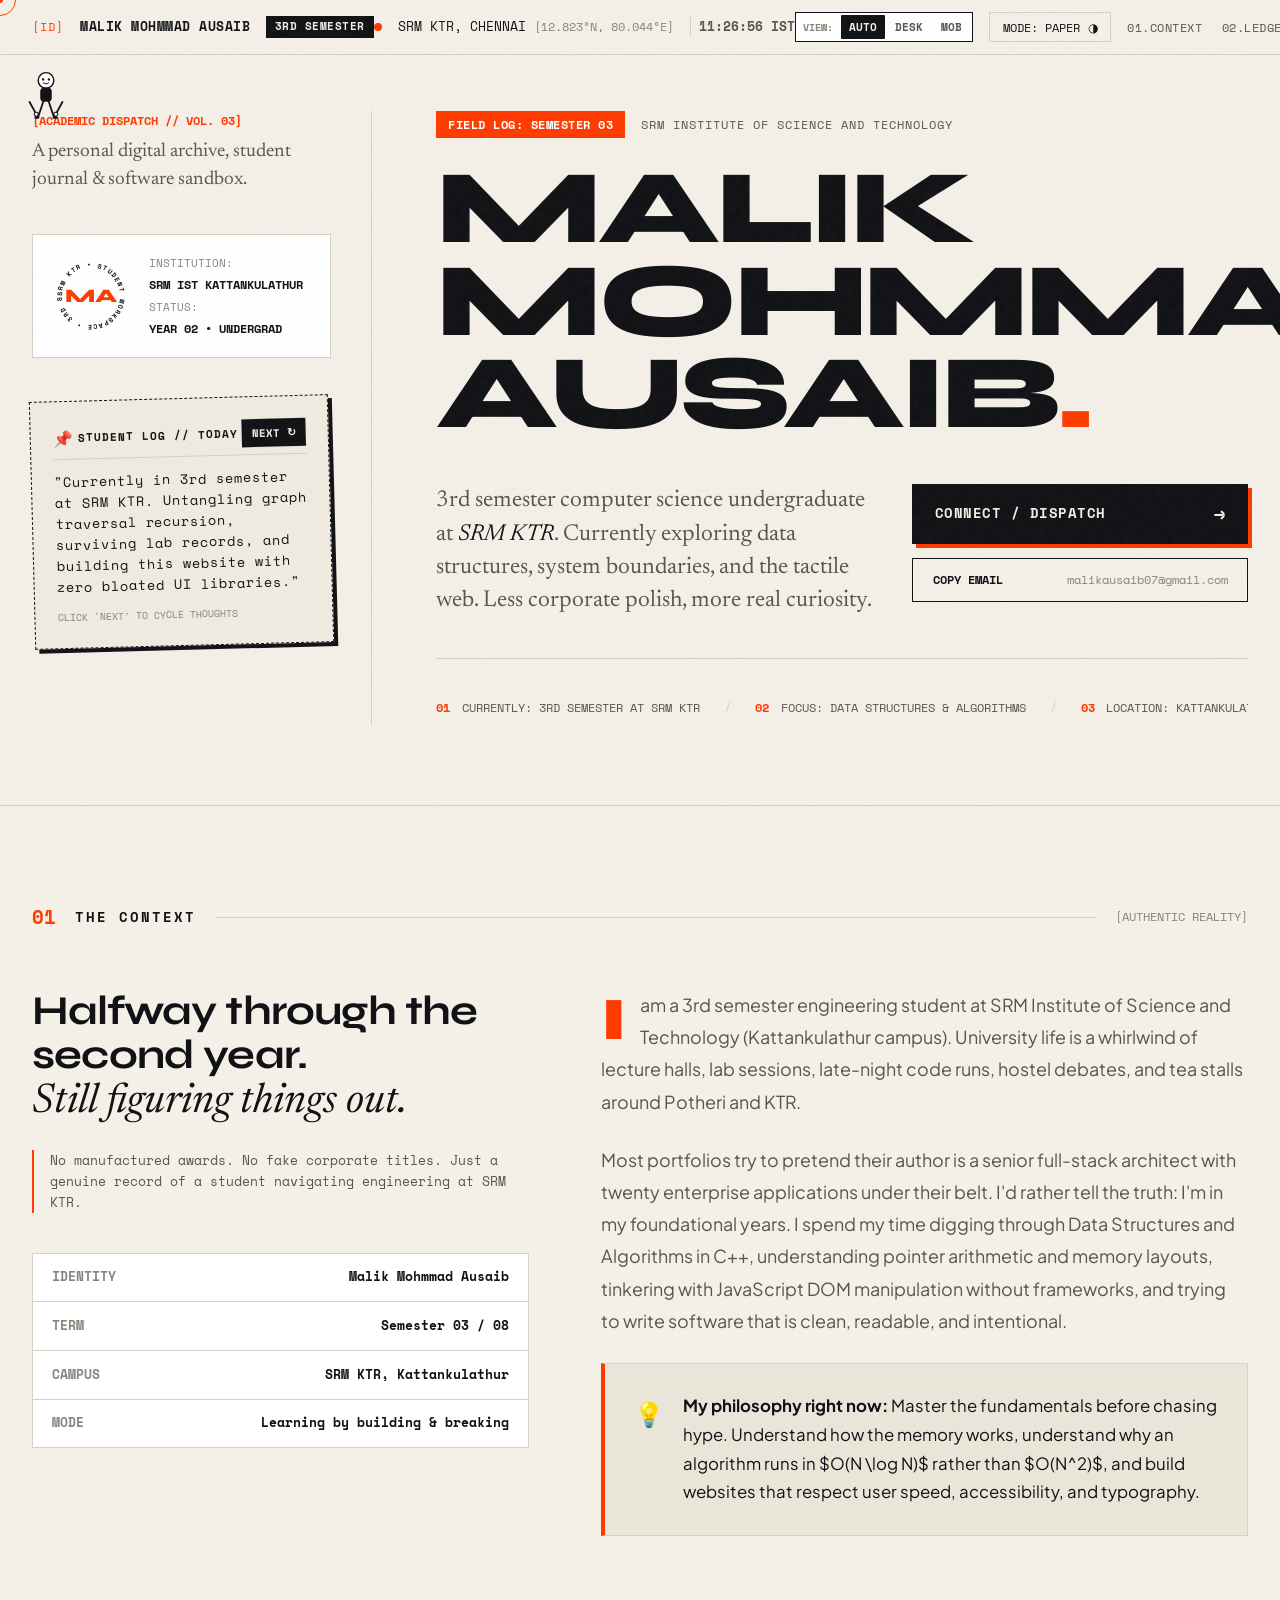
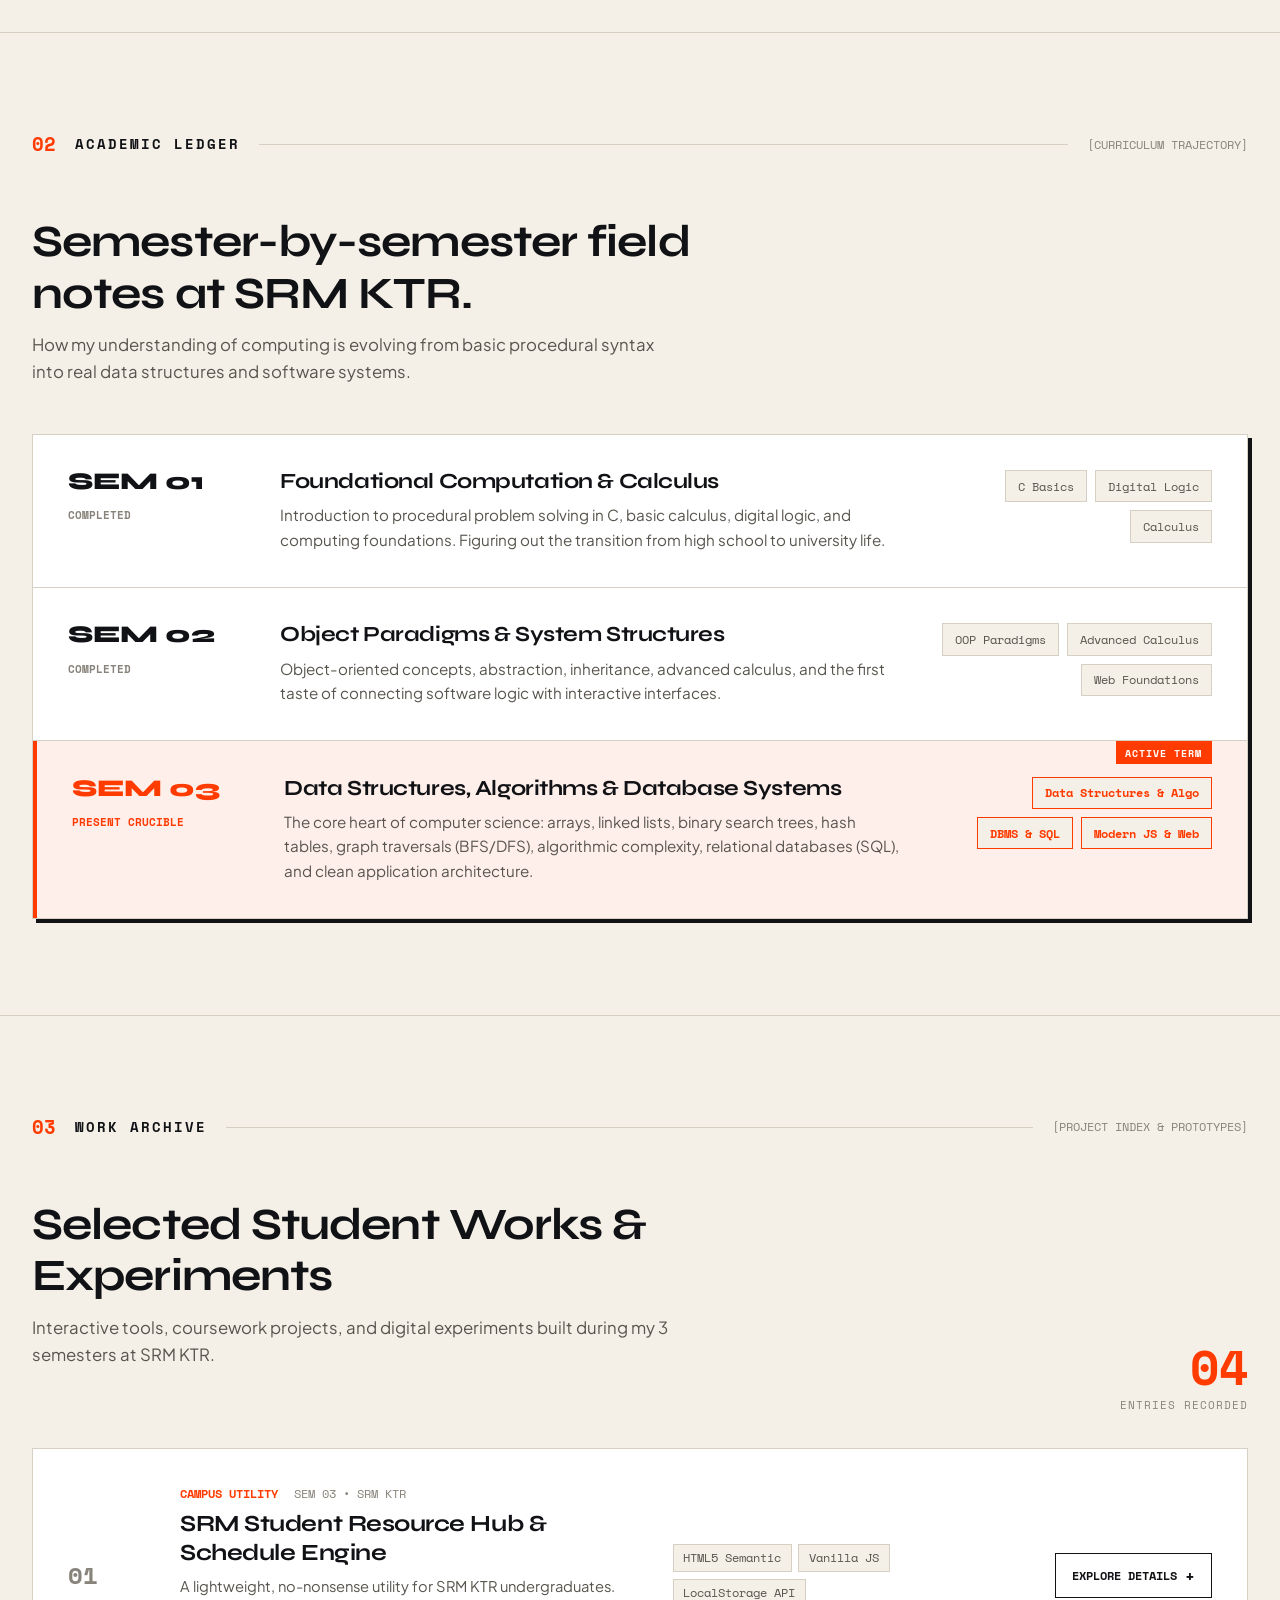
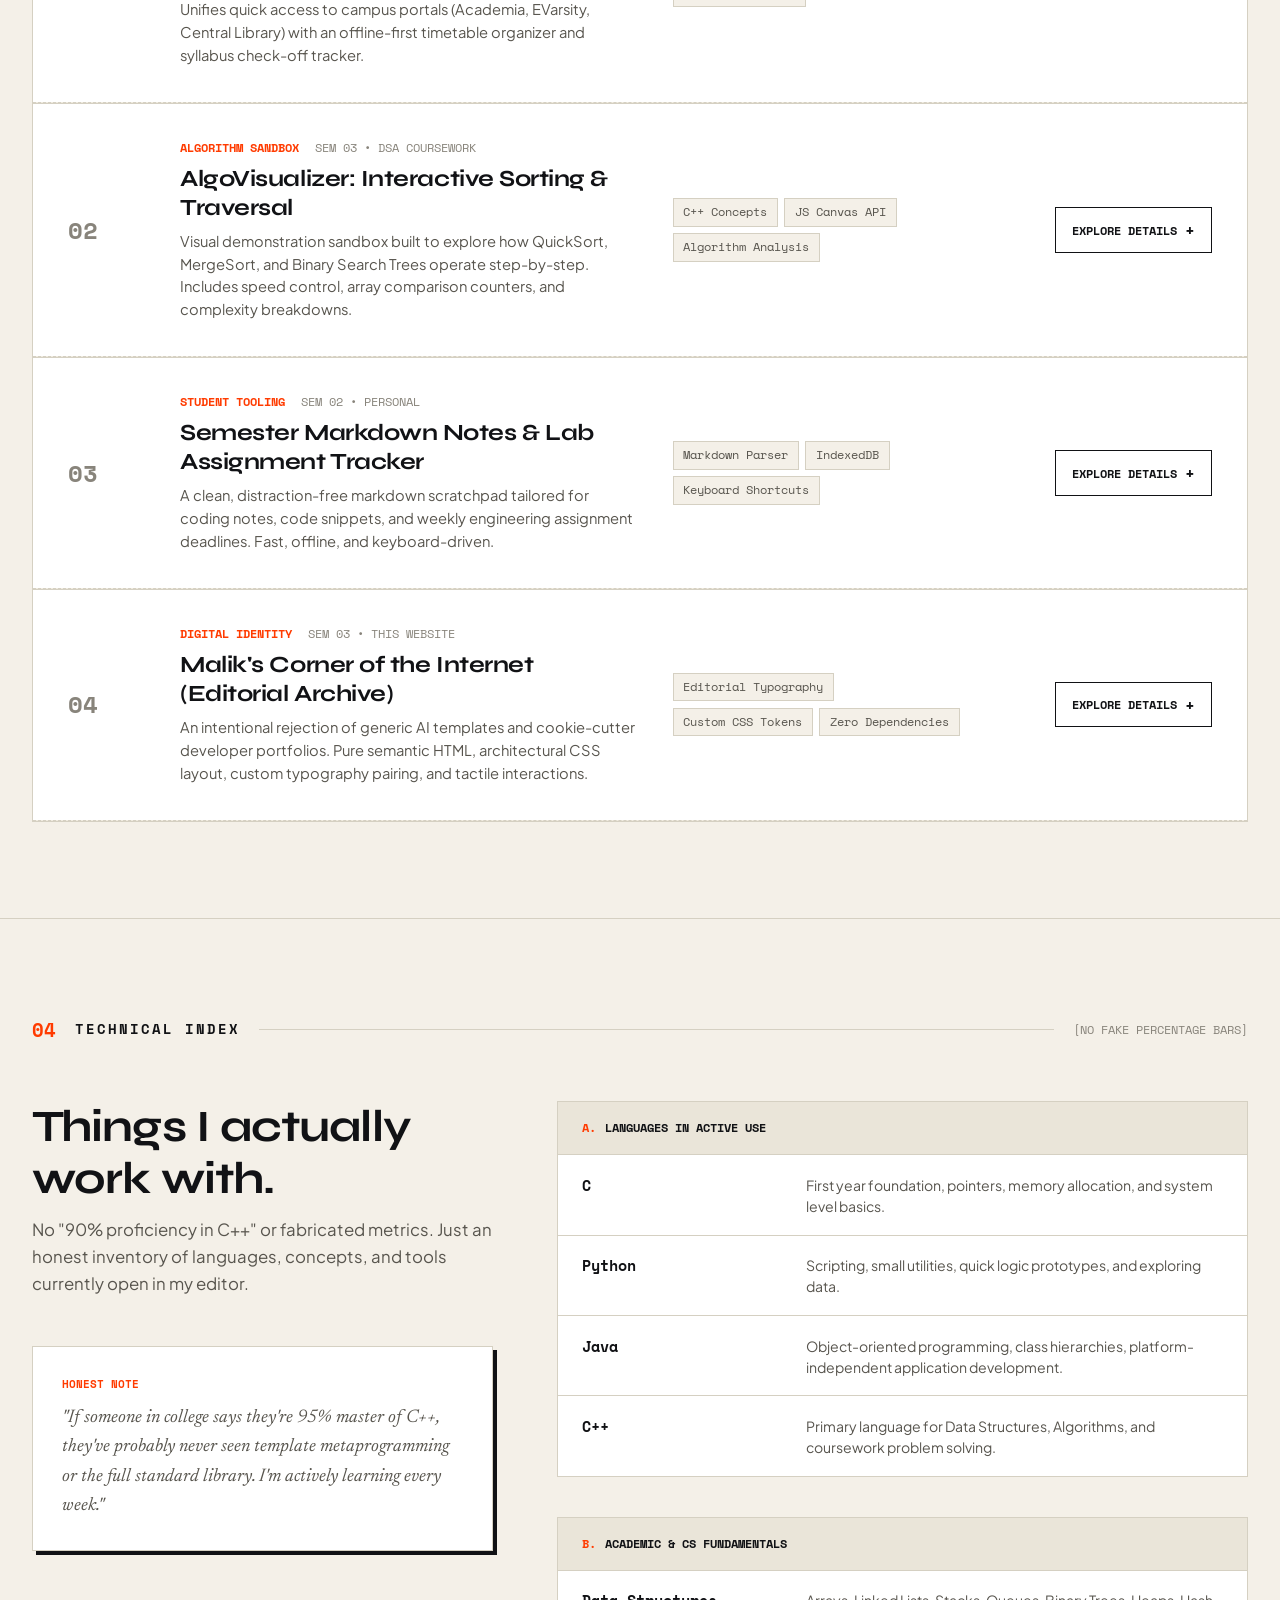
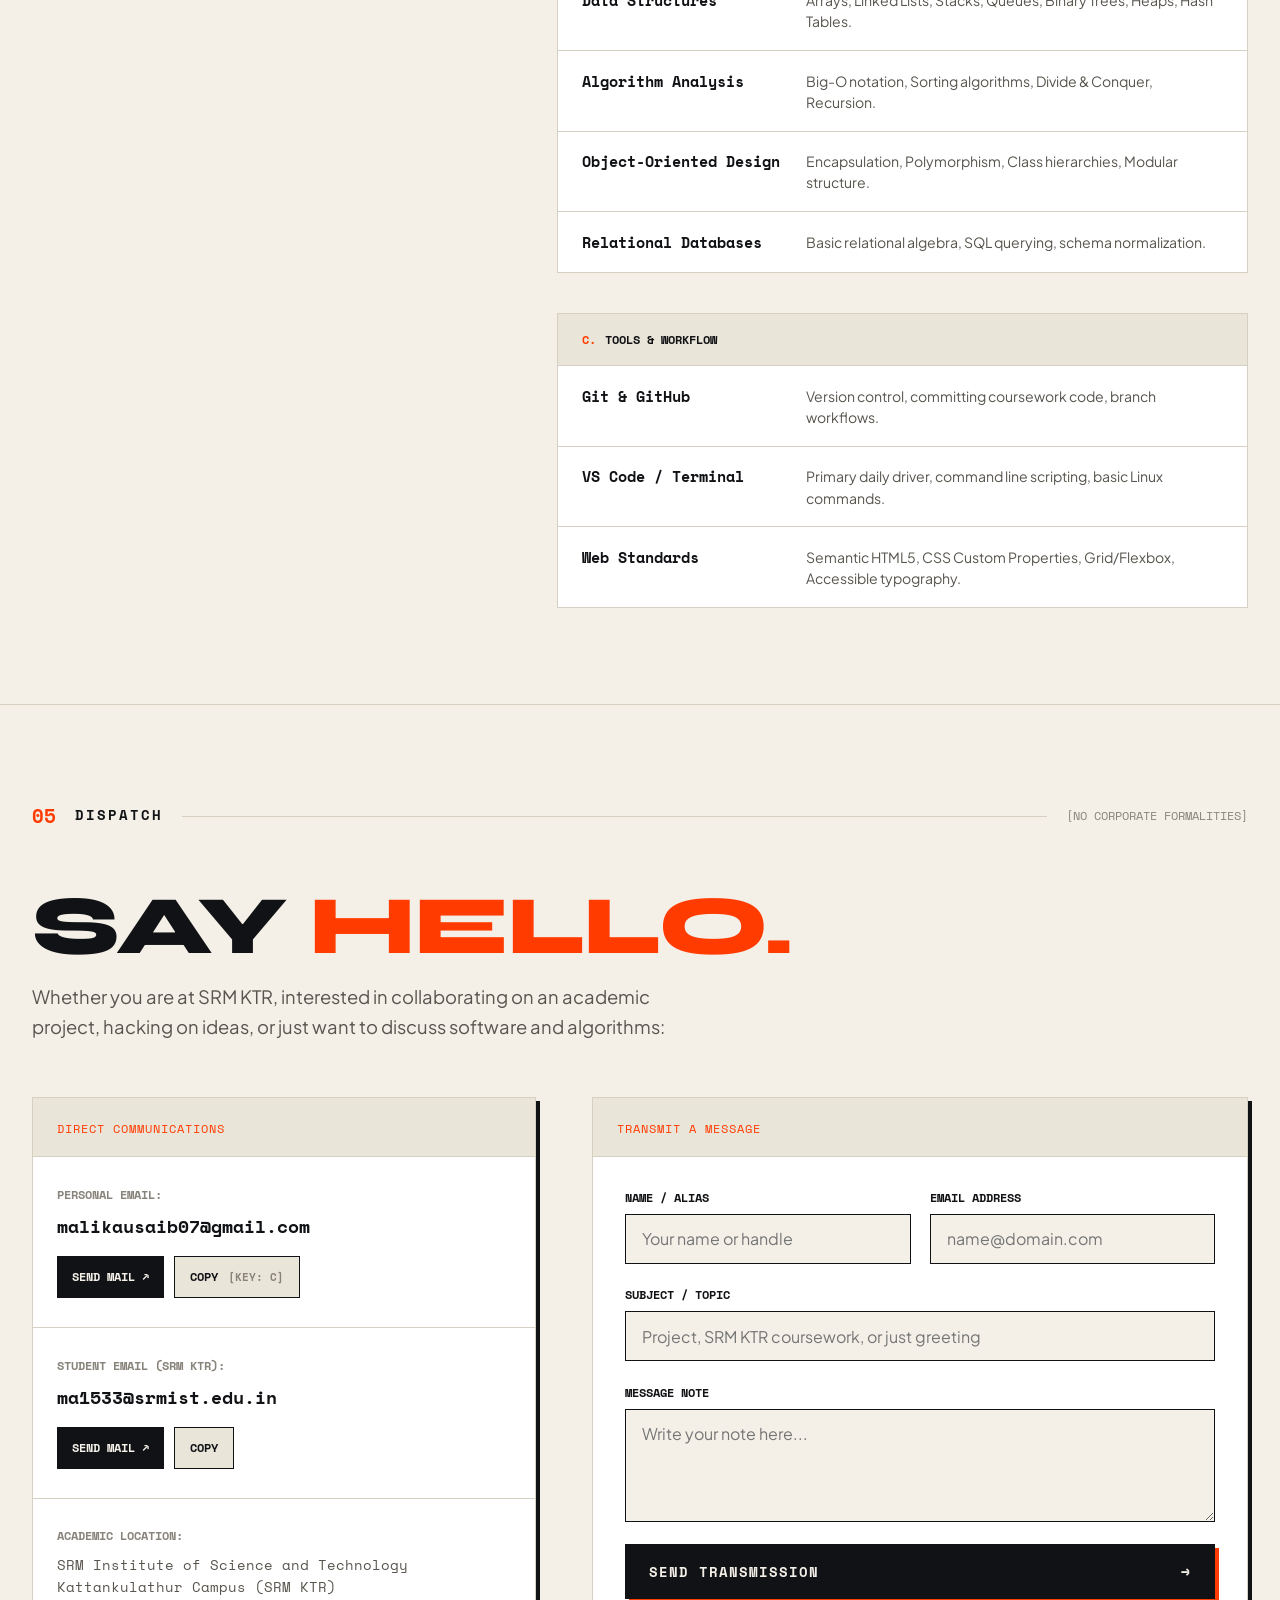
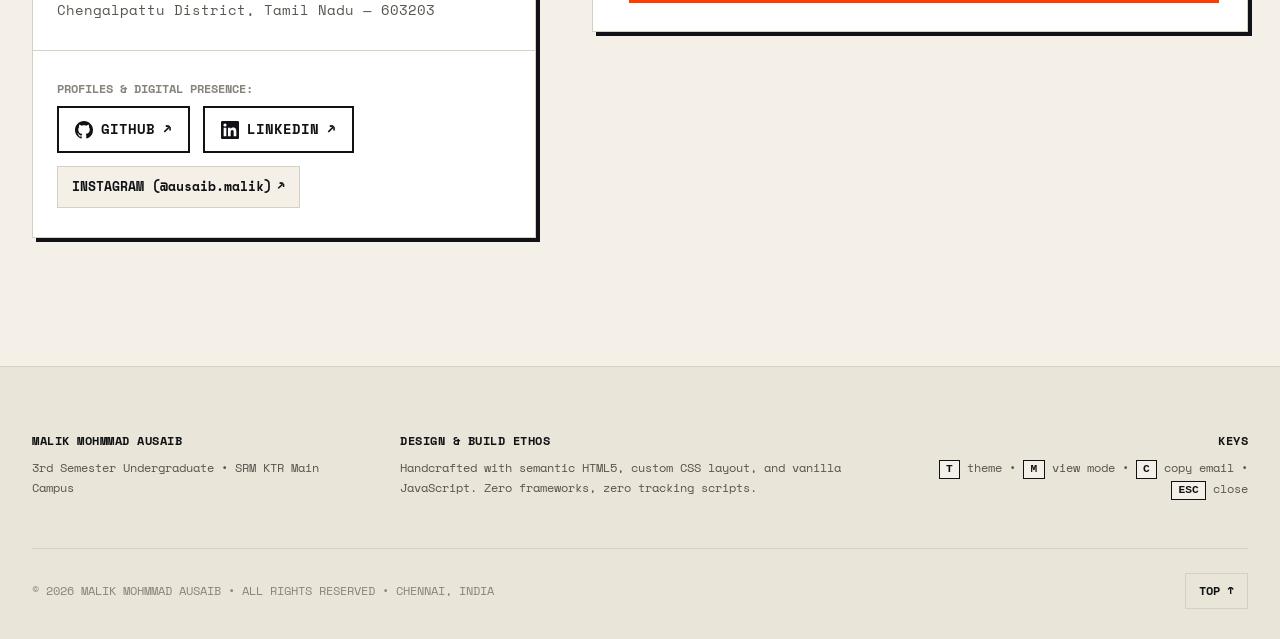
==== malik-ausaib-portfolio/index.html @ ad1a769d "Add files via upload" ====
<!DOCTYPE html>
<html lang="en" data-theme="paper">

<head>
  <meta charset="UTF-8" />
  <meta name="viewport" content="width=device-width, initial-scale=1.0" />
  <title>Malik Mohmmad Ausaib — Student Index • SRM KTR (3rd Sem)</title>
  <meta name="description"
    content="Personal student archive & digital workspace of Malik Mohmmad Ausaib, 3rd semester undergraduate at SRM Institute of Science and Technology, Kattankulathur." />
  <meta name="keywords"
    content="Malik Mohmmad Ausaib, SRM KTR, SRM Institute of Science and Technology, 3rd Semester, Student Portfolio, Editorial Web, Computer Science" />
  <meta name="author" content="Malik Mohmmad Ausaib" />

  <!-- Distinctive Typography: Syne (Display), Newsreader (Editorial Serif), Space Mono (Technical Data), Plus Jakarta Sans (Reading) -->
  <link rel="preconnect" href="https://fonts.googleapis.com" />
  <link rel="preconnect" href="https://fonts.gstatic.com" crossorigin />
  <link
    href="https://fonts.googleapis.com/css2?family=Newsreader:ital,opsz,wght@0,6..72,300;0,6..72,400;1,6..72,300;1,6..72,400&family=Plus+Jakarta+Sans:wght@400;500;600;700&family=Space+Mono:ital,wght@0,400;0,700;1,400&family=Syne:wght@600;700;800&display=swap"
    rel="stylesheet" />

  <link rel="stylesheet" href="style.css" />
</head>

<body>
  <!-- Custom Subtle Cursor Follower -->
  <div class="custom-cursor" id="cursor" aria-hidden="true"></div>
  <div class="cursor-dot" id="cursor-dot" aria-hidden="true"></div>

  <!-- Noise / Paper Texture Overlay -->
  <div class="grain-overlay" aria-hidden="true"></div>

  <!-- Editorial Top Colophon & Status Bar -->
  <header class="top-bar" id="masthead">
    <div class="bar-col left-col">
      <span class="mono-label">[ID]</span>
      <a href="#cover" class="bar-name">MALIK MOHMMAD AUSAIB</a>
      <span class="sem-tag">3RD SEMESTER</span>
    </div>

    <div class="bar-col center-col">
      <span class="location-pulse"></span>
      <span class="location-text">SRM KTR, CHENNAI <span class="mono-coords">[12.823°N, 80.044°E]</span></span>
      <span class="time-readout" id="live-time">--:--:-- IST</span>
    </div>

    <div class="bar-col right-col">
      <!-- Desktop / Mobile Presentation Mode Switcher -->
      <div class="view-mode-control" id="view-mode-control" role="group" aria-label="Device presentation mode switcher">
        <span class="view-mode-label">VIEW:</span>
        <button type="button" class="view-btn active" data-mode="auto"
          title="Automatic viewport responsiveness">AUTO</button>
        <button type="button" class="view-btn" data-mode="desktop" title="Desktop editorial layout">DESK</button>
        <button type="button" class="view-btn" data-mode="mobile" title="Mobile deliberate layout">MOB</button>
      </div>

      <!-- Theme Switcher -->
      <button class="theme-toggle-btn" id="theme-toggle" aria-label="Toggle Paper / Ink Theme">
        <span class="toggle-mode-text">MODE: PAPER</span>
        <span class="toggle-icon">◑</span>
      </button>

      <!-- Desktop Quick Jump Links -->
      <nav class="quick-nav" aria-label="Quick jump">
        <a href="#context" class="q-link">01.CONTEXT</a>
        <a href="#ledger" class="q-link">02.LEDGER</a>
        <a href="#archive" class="q-link">03.ARCHIVE</a>
        <a href="#tools" class="q-link">04.INDEX</a>
        <a href="#dispatch" class="q-link">05.DISPATCH</a>
      </nav>

      <!-- Mobile Menu Trigger Button -->
      <button class="mobile-menu-btn" id="mobile-menu-toggle" aria-label="Open Navigation Index" aria-expanded="false"
        aria-controls="mobile-nav-overlay">
        <span class="menu-burger-box">
          <span class="menu-bar"></span>
          <span class="menu-bar"></span>
        </span>
        <span class="menu-btn-label">MENU</span>
      </button>
    </div>
  </header>

  <!-- Mobile Editorial Navigation Overlay Drawer -->
  <div class="mobile-nav-overlay" id="mobile-nav-overlay" aria-hidden="true" role="dialog" aria-modal="true"
    aria-label="Mobile Navigation Index">
    <div class="mobile-nav-panel">
      <div class="mobile-nav-header">
        <div class="mobile-nav-id">
          <span class="mono-label">[INDEX // DISPATCH]</span>
          <span class="mobile-id-name">MALIK MOHMMAD AUSAIB</span>
          <span class="mobile-id-sub">3RD SEM • SRM KTR</span>
        </div>
        <button class="mobile-nav-close" id="mobile-nav-close" aria-label="Close navigation overlay">
          <span class="close-label">CLOSE</span>
          <span class="close-symbol">✕</span>
        </button>
      </div>

      <nav class="mobile-nav-links" id="mobile-menu-links">
        <a href="#context" class="mob-link">
          <span class="mob-link-num">01</span>
          <div class="mob-link-text">
            <span class="mob-link-title">THE CONTEXT</span>
            <span class="mob-link-meta">Authentic undergraduate reality</span>
          </div>
          <span class="mob-arrow">→</span>
        </a>

        <a href="#ledger" class="mob-link">
          <span class="mob-link-num">02</span>
          <div class="mob-link-text">
            <span class="mob-link-title">ACADEMIC LEDGER</span>
            <span class="mob-link-meta">Semester logbook & curriculum</span>
          </div>
          <span class="mob-arrow">→</span>
        </a>

        <a href="#archive" class="mob-link">
          <span class="mob-link-num">03</span>
          <div class="mob-link-text">
            <span class="mob-link-title">WORK ARCHIVE</span>
            <span class="mob-link-meta">Selected student prototypes</span>
          </div>
          <span class="mob-arrow">→</span>
        </a>

        <a href="#tools" class="mob-link">
          <span class="mob-link-num">04</span>
          <div class="mob-link-text">
            <span class="mob-link-title">TECHNICAL INDEX</span>
            <span class="mob-link-meta">Languages, tools & coursework</span>
          </div>
          <span class="mob-arrow">→</span>
        </a>

        <a href="#dispatch" class="mob-link">
          <span class="mob-link-num">05</span>
          <div class="mob-link-text">
            <span class="mob-link-title">DISPATCH / CONTACT</span>
            <span class="mob-link-meta">Direct student communication</span>
          </div>
          <span class="mob-arrow">→</span>
        </a>
      </nav>

      <div class="mobile-nav-actions">
        <div class="mob-actions-heading">
          <span class="mono-label">DIRECT CHANNELS</span>
        </div>
        <div class="mob-email-cards">
          <a href="mailto:malikausaib07@gmail.com" class="mob-email-card">
            <span class="mob-card-type">PERSONAL EMAIL</span>
            <span class="mob-card-val">malikausaib07@gmail.com</span>
          </a>
          <a href="mailto:ma1533@srmist.edu.in" class="mob-email-card">
            <span class="mob-card-type">STUDENT EMAIL (SRM KTR)</span>
            <span class="mob-card-val">ma1533@srmist.edu.in</span>
          </a>
        </div>

        <div class="mob-social-grid">
          <a href="https://github.com/malikausaib" target="_blank" rel="noopener noreferrer" class="mob-social-btn mob-social-prominent">
            <svg class="social-icon" viewBox="0 0 24 24" fill="currentColor" width="16" height="16" aria-hidden="true"><path d="M12 0C5.37 0 0 5.37 0 12c0 5.31 3.435 9.795 8.205 11.385.6.105.825-.255.825-.57 0-.285-.015-1.23-.015-2.235-3.015.555-3.795-.735-4.035-1.41-.135-.345-.72-1.41-1.23-1.695-.42-.225-1.02-.78-.015-.795.945-.015 1.62.87 1.845 1.23 1.08 1.815 2.805 1.305 3.495.99.105-.78.42-1.305.765-1.605-2.67-.3-5.46-1.335-5.46-5.925 0-1.305.465-2.385 1.23-3.225-.12-.3-.54-1.53.12-3.18 0 0 1.005-.315 3.3 1.23.96-.27 1.98-.405 3-.405s2.04.135 3 .405c2.295-1.56 3.3-1.23 3.3-1.23.66 1.65.24 2.88.12 3.18.765.84 1.23 1.905 1.23 3.225 0 4.605-2.805 5.625-5.475 5.925.435.375.81 1.095.81 2.22 0 1.605-.015 2.895-.015 3.3 0 .315.225.69.825.57A12.02 12.02 0 0024 12c0-6.63-5.37-12-12-12z"/></svg>
            <span>GITHUB</span>
            <span>↗</span>
          </a>
          <a href="https://www.linkedin.com/in/malik-mohammad-ausaib-23ab72248/" target="_blank"
            rel="noopener noreferrer" class="mob-social-btn mob-social-prominent">
            <svg class="social-icon" viewBox="0 0 24 24" fill="currentColor" width="16" height="16" aria-hidden="true"><path d="M20.447 20.452h-3.554v-5.569c0-1.328-.027-3.037-1.852-3.037-1.853 0-2.136 1.445-2.136 2.939v5.667H9.351V9h3.414v1.561h.046c.477-.9 1.637-1.85 3.37-1.85 3.601 0 4.267 2.37 4.267 5.455v6.286zM5.337 7.433a2.062 2.062 0 01-2.063-2.065 2.064 2.064 0 112.063 2.065zm1.782 13.019H3.555V9h3.564v11.452zM22.225 0H1.771C.792 0 0 .774 0 1.729v20.542C0 23.227.792 24 1.771 24h20.451C23.2 24 24 23.227 24 22.271V1.729C24 .774 23.2 0 22.222 0h.003z"/></svg>
            <span>LINKEDIN</span>
            <span>↗</span>
          </a>
          <a href="https://instagram.com/ausaib.malik" target="_blank" rel="noopener noreferrer" class="mob-social-btn">
            <span>INSTAGRAM</span>
            <span>↗</span>
          </a>
        </div>

        <div class="mob-status-bar">
          <span>SRM KTR • CHENNAI</span>
          <span class="mob-time-val" id="mob-live-time">--:--:-- IST</span>
        </div>
      </div>
    </div>
  </div>

  <main>
    <!-- Animated Scroll Character (Left Side) -->
    <div class="scroll-character" id="scroll-character" aria-hidden="true">
      <svg viewBox="0 0 60 100" fill="none" xmlns="http://www.w3.org/2000/svg" class="character-svg">
        <!-- Head -->
        <circle class="char-head" cx="30" cy="16" r="12" fill="#fff" stroke="#111" stroke-width="2.2"/>
        <!-- Eyes -->
        <circle class="char-eye char-eye-l" cx="25.5" cy="14.5" r="1.8" fill="#111"/>
        <circle class="char-eye char-eye-r" cx="34.5" cy="14.5" r="1.8" fill="#111"/>
        <!-- Mouth -->
        <path class="char-mouth" d="M26 20 Q30 23 34 20" stroke="#111" stroke-width="1.5" fill="none" stroke-linecap="round"/>
        <!-- Body / Torso -->
        <rect class="char-body" x="22" y="28" width="16" height="20" rx="4" fill="#111" stroke="#111" stroke-width="1.5"/>
        <!-- Left Arm -->
        <line class="char-arm char-arm-l" x1="22" y1="32" x2="8" y2="48" stroke="#111" stroke-width="2.8" stroke-linecap="round"/>
        <!-- Right Arm -->
        <line class="char-arm char-arm-r" x1="38" y1="32" x2="52" y2="48" stroke="#111" stroke-width="2.8" stroke-linecap="round"/>
        <!-- Left Leg -->
        <line class="char-leg char-leg-l" x1="26" y1="48" x2="18" y2="72" stroke="#111" stroke-width="2.8" stroke-linecap="round"/>
        <!-- Right Leg -->
        <line class="char-leg char-leg-r" x1="34" y1="48" x2="42" y2="72" stroke="#111" stroke-width="2.8" stroke-linecap="round"/>
        <!-- Left Foot -->
        <ellipse class="char-foot char-foot-l" cx="16" cy="73" rx="4" ry="2.2" fill="#111"/>
        <!-- Right Foot -->
        <ellipse class="char-foot char-foot-r" cx="44" cy="73" rx="4" ry="2.2" fill="#111"/>
        <!-- Left Hand (for grabbing) -->
        <circle class="char-hand char-hand-l" cx="8" cy="48" r="3" fill="#fff" stroke="#111" stroke-width="1.5"/>
        <!-- Right Hand (for grabbing) -->
        <circle class="char-hand char-hand-r" cx="52" cy="48" r="3" fill="#fff" stroke="#111" stroke-width="1.5"/>
      </svg>
    </div>
    <!-- Section 00: The Editorial Cover / Masthead -->
    <section class="cover-section" id="cover">
      <div class="cover-grid">
        <!-- Left Side: Editorial Details & Marginalia -->
        <div class="cover-marginalia">
          <div class="meta-block">
            <span class="meta-kicker">[ACADEMIC DISPATCH // VOL. 03]</span>
            <p class="meta-tagline">
              A personal digital archive, student journal & software sandbox.
            </p>
          </div>

          <div class="stamp-box">
            <div class="stamp-circle">
              <svg viewBox="0 0 100 100" class="rotating-text-svg">
                <path id="circlePath" d="M 50, 50 m -37, 0 a 37,37 0 1,1 74,0 a 37,37 0 1,1 -74,0" fill="transparent" />
                <text>
                  <textPath xlink:href="#circlePath">SRM KTR • STUDENT WORKSPACE • 3RD SEM •</textPath>
                </text>
              </svg>
              <span class="stamp-center">MA</span>
            </div>
            <div class="stamp-details">
              <span class="mono-sm">INSTITUTION:</span>
              <span class="bold-sm">SRM IST KATTANKULATHUR</span>
              <span class="mono-sm">STATUS:</span>
              <span class="bold-sm">YEAR 02 • UNDERGRAD</span>
            </div>
          </div>

          <!-- Interactive Student Sticky Scratchpad -->
          <div class="student-scratchpad" id="scratchpad">
            <div class="scratchpad-header">
              <span class="scratchpad-pin">📌</span>
              <span class="scratchpad-title">STUDENT LOG // TODAY</span>
              <button class="scratchpad-cycle-btn" id="cycle-note-btn" title="Cycle through student thoughts">NEXT
                ↻</button>
            </div>
            <p class="scratchpad-content" id="scratchpad-text">
              "Currently in 3rd semester at SRM KTR. Untangling graph traversal recursion, surviving lab records, and
              building this website with zero bloated UI libraries."
            </p>
            <div class="scratchpad-footer">
              <span class="scratchpad-meta">CLICK 'NEXT' TO CYCLE THOUGHTS</span>
            </div>
          </div>
        </div>

        <!-- Right Side: Massive Typographic Statement & Key Identity -->
        <div class="cover-hero-body">
          <div class="kicker-row">
            <span class="kicker-pill">FIELD LOG: SEMESTER 03</span>
            <span class="kicker-note">SRM INSTITUTE OF SCIENCE AND TECHNOLOGY</span>
          </div>

          <h1 class="monumental-name">
            <span class="name-line line-1">MALIK</span>
            <span class="name-line line-2" style="white-space: nowrap;">MOHMMAD</span>
            <span class="name-line line-3">AUSAIB<span class="period">.</span></span>
          </h1>

          <div class="cover-sub-bar">
            <p class="cover-statement">
              3rd semester computer science undergraduate at <em>SRM KTR</em>.
              Currently exploring data structures, system boundaries, and the tactile web.
              Less corporate polish, more real curiosity.
            </p>

            <div class="cover-actions">
              <a href="#dispatch" class="btn-editorial">
                <span>CONNECT / DISPATCH</span>
                <span class="arrow">→</span>
              </a>
              <button class="btn-text-copy" id="quick-email-copy" data-email="malikausaib07@gmail.com">
                <span class="copy-label">COPY EMAIL</span>
                <span class="mono-email">malikausaib07@gmail.com</span>
              </button>
            </div>
          </div>

          <div class="ticker-strip">
            <div class="ticker-item"><span>01</span> CURRENTLY: 3RD SEMESTER AT SRM KTR</div>
            <div class="ticker-divider">/</div>
            <div class="ticker-item"><span>02</span> FOCUS: DATA STRUCTURES & ALGORITHMS</div>
            <div class="ticker-divider">/</div>
            <div class="ticker-item"><span>03</span> LOCATION: KATTANKULATHUR, CHENNAI</div>
            <div class="ticker-divider">/</div>
            <div class="ticker-item"><span>04</span> STACK: C, PYTHON, JAVA, C++</div>
          </div>
        </div>
      </div>
    </section>

    <!-- Section 01: The Situation / Real Student Context -->
    <section class="editorial-section" id="context">
      <div class="section-marker">
        <span class="marker-num">01</span>
        <span class="marker-title">THE CONTEXT</span>
        <span class="marker-line"></span>
        <span class="marker-tag">[AUTHENTIC REALITY]</span>
      </div>

      <div class="context-grid">
        <div class="context-aside">
          <h2 class="editorial-heading">
            Halfway through the second year.<br />
            <em>Still figuring things out.</em>
          </h2>
          <p class="aside-caption">
            No manufactured awards. No fake corporate titles. Just a genuine record of a student navigating engineering
            at SRM KTR.
          </p>

          <div class="vital-specs">
            <div class="spec-row">
              <span class="spec-key">IDENTITY</span>
              <span class="spec-val">Malik Mohmmad Ausaib</span>
            </div>
            <div class="spec-row">
              <span class="spec-key">TERM</span>
              <span class="spec-val">Semester 03 / 08</span>
            </div>
            <div class="spec-row">
              <span class="spec-key">CAMPUS</span>
              <span class="spec-val">SRM KTR, Kattankulathur</span>
            </div>
            <div class="spec-row">
              <span class="spec-key">MODE</span>
              <span class="spec-val">Learning by building & breaking</span>
            </div>
          </div>
        </div>

        <div class="context-narrative">
          <div class="narrative-paragraph drop-cap-para">
            I am a 3rd semester engineering student at SRM Institute of Science and Technology (Kattankulathur campus).
            University life is a whirlwind of lecture halls, lab sessions, late-night code runs, hostel debates, and tea
            stalls around Potheri and KTR.
          </div>
          <div class="narrative-paragraph">
            Most portfolios try to pretend their author is a senior full-stack architect with twenty enterprise
            applications under their belt. I'd rather tell the truth: I'm in my foundational years. I spend my time
            digging through Data Structures and Algorithms in C++, understanding pointer arithmetic and memory layouts,
            tinkering with JavaScript DOM manipulation without frameworks, and trying to write software that is clean,
            readable, and intentional.
          </div>
          <div class="narrative-paragraph highlight-box">
            <span class="box-icon">💡</span>
            <p>
              <strong>My philosophy right now:</strong> Master the fundamentals before chasing hype. Understand how the
              memory works, understand why an algorithm runs in $O(N \log N)$ rather than $O(N^2)$, and build websites
              that respect user speed, accessibility, and typography.
            </p>
          </div>
        </div>
      </div>
    </section>

    <!-- Section 02: Academic Ledger / Semester Logbook -->
    <section class="editorial-section" id="ledger">
      <div class="section-marker">
        <span class="marker-num">02</span>
        <span class="marker-title">ACADEMIC LEDGER</span>
        <span class="marker-line"></span>
        <span class="marker-tag">[CURRICULUM TRAJECTORY]</span>
      </div>

      <div class="ledger-intro">
        <h2 class="sub-editorial-title">Semester-by-semester field notes at SRM KTR.</h2>
        <p class="sub-editorial-desc">
          How my understanding of computing is evolving from basic procedural syntax into real data structures and
          software systems.
        </p>
      </div>

      <div class="ledger-table">
        <!-- Row 01 -->
        <div class="ledger-row completed">
          <div class="ledger-col-sem">
            <span class="sem-badge">SEM 01</span>
            <span class="sem-status">COMPLETED</span>
          </div>
          <div class="ledger-col-focus">
            <h3>Foundational Computation & Calculus</h3>
            <p>Introduction to procedural problem solving in C, basic calculus, digital logic, and computing
              foundations. Figuring out the transition from high school to university life.</p>
          </div>
          <div class="ledger-col-artifacts">
            <span class="artifact-tag">C Basics</span>
            <span class="artifact-tag">Digital Logic</span>
            <span class="artifact-tag">Calculus</span>
          </div>
        </div>

        <!-- Row 02 -->
        <div class="ledger-row completed">
          <div class="ledger-col-sem">
            <span class="sem-badge">SEM 02</span>
            <span class="sem-status">COMPLETED</span>
          </div>
          <div class="ledger-col-focus">
            <h3>Object Paradigms & System Structures</h3>
            <p>Object-oriented concepts, abstraction, inheritance, advanced calculus, and the first taste
              of connecting software logic with interactive interfaces.</p>
          </div>
          <div class="ledger-col-artifacts">
            <span class="artifact-tag">OOP Paradigms</span>
            <span class="artifact-tag">Advanced Calculus</span>
            <span class="artifact-tag">Web Foundations</span>
          </div>
        </div>

        <!-- Row 03 (Active Term!) -->
        <div class="ledger-row current active-ledger-row">
          <div class="current-indicator">ACTIVE TERM</div>
          <div class="ledger-col-sem">
            <span class="sem-badge current-sem">SEM 03</span>
            <span class="sem-status in-progress">PRESENT CRUCIBLE</span>
          </div>
          <div class="ledger-col-focus">
            <h3>Data Structures, Algorithms & Database Systems</h3>
            <p>The core heart of computer science: arrays, linked lists, binary search trees, hash tables, graph
              traversals (BFS/DFS), algorithmic complexity, relational databases (SQL), and clean application
              architecture.</p>
          </div>
          <div class="ledger-col-artifacts">
            <span class="artifact-tag highlight">Data Structures & Algo</span>
            <span class="artifact-tag highlight">DBMS & SQL</span>
            <span class="artifact-tag highlight">Modern JS & Web</span>
          </div>
        </div>


      </div>
    </section>

    <!-- Section 03: The Work & Experiments Archive -->
    <section class="editorial-section" id="archive">
      <div class="section-marker">
        <span class="marker-num">03</span>
        <span class="marker-title">WORK ARCHIVE</span>
        <span class="marker-line"></span>
        <span class="marker-tag">[PROJECT INDEX & PROTOTYPES]</span>
      </div>

      <div class="archive-header-row">
        <div>
          <h2 class="sub-editorial-title">Selected Student Works & Experiments</h2>
          <p class="sub-editorial-desc">Interactive tools, coursework projects, and digital experiments built during my
            3 semesters at SRM KTR.</p>
        </div>
        <div class="archive-counter">
          <span class="count-num">04</span>
          <span class="count-label">ENTRIES RECORDED</span>
        </div>
      </div>

      <!-- Editorial Index List (Not generic cards!) -->
      <div class="archive-list">
        <!-- Entry 01 -->
        <article class="archive-entry" data-index="01">
          <div class="entry-main-row">
            <div class="entry-col-num">01</div>
            <div class="entry-col-info">
              <div class="entry-meta">
                <span class="entry-type">CAMPUS UTILITY</span>
                <span class="entry-term">SEM 03 • SRM KTR</span>
              </div>
              <h3 class="entry-title">SRM Student Resource Hub & Schedule Engine</h3>
              <p class="entry-brief">
                A lightweight, no-nonsense utility for SRM KTR undergraduates. Unifies quick access to campus portals
                (Academia, EVarsity, Central Library) with an offline-first timetable organizer and syllabus check-off
                tracker.
              </p>
            </div>
            <div class="entry-col-tech">
              <span>HTML5 Semantic</span>
              <span>Vanilla JS</span>
              <span>LocalStorage API</span>
            </div>
            <div class="entry-col-action">
              <button class="entry-expand-btn" aria-expanded="false" onclick="toggleEntryDetails(this)">
                <span class="btn-text">EXPLORE DETAILS</span>
                <span class="btn-symbol">+</span>
              </button>
            </div>
          </div>
          <div class="entry-drawer">
            <div class="drawer-inner">
              <div class="drawer-block">
                <h4>THE MOTIVATION</h4>
                <p>Navigating different SRM portals between lectures on mobile networks was frustratingly slow. Built
                  this lightweight single-file web tool to store timetable sessions locally and provide immediate 1-tap
                  links without authentication timeouts.</p>
              </div>
              <div class="drawer-block">
                <h4>WHAT I LEARNED</h4>
                <p>Handling client-side persistence with LocalStorage, designing for mobile viewport constraints, and
                  avoiding bulky third-party CSS dependencies.</p>
              </div>
            </div>
          </div>
        </article>

        <!-- Entry 02 -->
        <article class="archive-entry" data-index="02">
          <div class="entry-main-row">
            <div class="entry-col-num">02</div>
            <div class="entry-col-info">
              <div class="entry-meta">
                <span class="entry-type">ALGORITHM SANDBOX</span>
                <span class="entry-term">SEM 03 • DSA COURSEWORK</span>
              </div>
              <h3 class="entry-title">AlgoVisualizer: Interactive Sorting & Traversal</h3>
              <p class="entry-brief">
                Visual demonstration sandbox built to explore how QuickSort, MergeSort, and Binary Search Trees operate
                step-by-step. Includes speed control, array comparison counters, and complexity breakdowns.
              </p>
            </div>
            <div class="entry-col-tech">
              <span>C++ Concepts</span>
              <span>JS Canvas API</span>
              <span>Algorithm Analysis</span>
            </div>
            <div class="entry-col-action">
              <button class="entry-expand-btn" aria-expanded="false" onclick="toggleEntryDetails(this)">
                <span class="btn-text">EXPLORE DETAILS</span>
                <span class="btn-symbol">+</span>
              </button>
            </div>
          </div>
          <div class="entry-drawer">
            <div class="drawer-inner">
              <div class="drawer-block">
                <h4>THE MOTIVATION</h4>
                <p>Understanding recursion trees and partition logic in QuickSort was difficult purely through static
                  blackboard diagrams in class. Building the visualizer helped lock in invariant states.</p>
              </div>
              <div class="drawer-block">
                <h4>WHAT I LEARNED</h4>
                <p>Timing functions in asynchronous JavaScript, asynchronous step queues, and mapping algorithmic
                  operations to HTML5 Canvas frame renders.</p>
              </div>
            </div>
          </div>
        </article>

        <!-- Entry 03 -->
        <article class="archive-entry" data-index="03">
          <div class="entry-main-row">
            <div class="entry-col-num">03</div>
            <div class="entry-col-info">
              <div class="entry-meta">
                <span class="entry-type">STUDENT TOOLING</span>
                <span class="entry-term">SEM 02 • PERSONAL</span>
              </div>
              <h3 class="entry-title">Semester Markdown Notes & Lab Assignment Tracker</h3>
              <p class="entry-brief">
                A clean, distraction-free markdown scratchpad tailored for coding notes, code snippets, and weekly
                engineering assignment deadlines. Fast, offline, and keyboard-driven.
              </p>
            </div>
            <div class="entry-col-tech">
              <span>Markdown Parser</span>
              <span>IndexedDB</span>
              <span>Keyboard Shortcuts</span>
            </div>
            <div class="entry-col-action">
              <button class="entry-expand-btn" aria-expanded="false" onclick="toggleEntryDetails(this)">
                <span class="btn-text">EXPLORE DETAILS</span>
                <span class="btn-symbol">+</span>
              </button>
            </div>
          </div>
          <div class="entry-drawer">
            <div class="drawer-inner">
              <div class="drawer-block">
                <h4>THE MOTIVATION</h4>
                <p>Commercial note apps are overloaded with bloat and slow load times. I needed something that opened in
                  50 milliseconds during laboratory sessions to paste code snippets.</p>
              </div>
              <div class="drawer-block">
                <h4>WHAT I LEARNED</h4>
                <p>Building custom regex-based markdown parsers, managing browser tab focus, and local file exports via
                  JavaScript Blob API.</p>
              </div>
            </div>
          </div>
        </article>

        <!-- Entry 04 -->
        <article class="archive-entry" data-index="04">
          <div class="entry-main-row">
            <div class="entry-col-num">04</div>
            <div class="entry-col-info">
              <div class="entry-meta">
                <span class="entry-type">DIGITAL IDENTITY</span>
                <span class="entry-term">SEM 03 • THIS WEBSITE</span>
              </div>
              <h3 class="entry-title">Malik's Corner of the Internet (Editorial Archive)</h3>
              <p class="entry-brief">
                An intentional rejection of generic AI templates and cookie-cutter developer portfolios. Pure semantic
                HTML, architectural CSS layout, custom typography pairing, and tactile interactions.
              </p>
            </div>
            <div class="entry-col-tech">
              <span>Editorial Typography</span>
              <span>Custom CSS Tokens</span>
              <span>Zero Dependencies</span>
            </div>
            <div class="entry-col-action">
              <button class="entry-expand-btn" aria-expanded="false" onclick="toggleEntryDetails(this)">
                <span class="btn-text">EXPLORE DETAILS</span>
                <span class="btn-symbol">+</span>
              </button>
            </div>
          </div>
          <div class="entry-drawer">
            <div class="drawer-inner">
              <div class="drawer-block">
                <h4>THE MOTIVATION</h4>
                <p>To have an honest personal corner on the web that represents who I actually am as a 3rd semester
                  student at SRM KTR, without the corporate veneer.</p>
              </div>
              <div class="drawer-block">
                <h4>WHAT I LEARNED</h4>
                <p>High-contrast typographic hierarchy, accessible theme flipping, and designing personality-driven
                  interfaces that load under 100ms.</p>
              </div>
            </div>
          </div>
        </article>
      </div>
    </section>

    <!-- Section 04: Technical Index / What I Actually Work With -->
    <section class="editorial-section" id="tools">
      <div class="section-marker">
        <span class="marker-num">04</span>
        <span class="marker-title">TECHNICAL INDEX</span>
        <span class="marker-line"></span>
        <span class="marker-tag">[NO FAKE PERCENTAGE BARS]</span>
      </div>

      <div class="tools-grid">
        <div class="tools-intro">
          <h2 class="sub-editorial-title">Things I actually work with.</h2>
          <p class="sub-editorial-desc">
            No "90% proficiency in C++" or fabricated metrics. Just an honest inventory of languages, concepts, and
            tools currently open in my editor.
          </p>

          <div class="student-quote-card">
            <span class="quote-tag">HONEST NOTE</span>
            <p>"If someone in college says they're 95% master of C++, they've probably never seen template
              metaprogramming or the full standard library. I'm actively learning every week."</p>
          </div>
        </div>

        <div class="tools-directory">
          <!-- Category 1 -->
          <div class="directory-group">
            <div class="group-header">
              <span class="group-num">A.</span>
              <span class="group-name">LANGUAGES IN ACTIVE USE</span>
            </div>
            <div class="group-items">
              <div class="tech-row">
                <span class="tech-name">C</span>
                <span class="tech-annotation">First year foundation, pointers, memory allocation, and system level
                  basics.</span>
              </div>
              <div class="tech-row">
                <span class="tech-name">Python</span>
                <span class="tech-annotation">Scripting, small utilities, quick logic prototypes, and exploring
                  data.</span>
              </div>
              <div class="tech-row">
                <span class="tech-name">Java</span>
                <span class="tech-annotation">Object-oriented programming, class hierarchies, platform-independent
                  application development.</span>
              </div>
              <div class="tech-row">
                <span class="tech-name">C++</span>
                <span class="tech-annotation">Primary language for Data Structures, Algorithms, and coursework problem
                  solving.</span>
              </div>
            </div>
          </div>

          <!-- Category 2 -->
          <div class="directory-group">
            <div class="group-header">
              <span class="group-num">B.</span>
              <span class="group-name">ACADEMIC & CS FUNDAMENTALS</span>
            </div>
            <div class="group-items">
              <div class="tech-row">
                <span class="tech-name">Data Structures</span>
                <span class="tech-annotation">Arrays, Linked Lists, Stacks, Queues, Binary Trees, Heaps, Hash
                  Tables.</span>
              </div>
              <div class="tech-row">
                <span class="tech-name">Algorithm Analysis</span>
                <span class="tech-annotation">Big-O notation, Sorting algorithms, Divide & Conquer, Recursion.</span>
              </div>
              <div class="tech-row">
                <span class="tech-name">Object-Oriented Design</span>
                <span class="tech-annotation">Encapsulation, Polymorphism, Class hierarchies, Modular structure.</span>
              </div>
              <div class="tech-row">
                <span class="tech-name">Relational Databases</span>
                <span class="tech-annotation">Basic relational algebra, SQL querying, schema normalization.</span>
              </div>
            </div>
          </div>

          <!-- Category 3 -->
          <div class="directory-group">
            <div class="group-header">
              <span class="group-num">C.</span>
              <span class="group-name">TOOLS & WORKFLOW</span>
            </div>
            <div class="group-items">
              <div class="tech-row">
                <span class="tech-name">Git & GitHub</span>
                <span class="tech-annotation">Version control, committing coursework code, branch workflows.</span>
              </div>
              <div class="tech-row">
                <span class="tech-name">VS Code / Terminal</span>
                <span class="tech-annotation">Primary daily driver, command line scripting, basic Linux commands.</span>
              </div>
              <div class="tech-row">
                <span class="tech-name">Web Standards</span>
                <span class="tech-annotation">Semantic HTML5, CSS Custom Properties, Grid/Flexbox, Accessible
                  typography.</span>
              </div>
            </div>
          </div>
        </div>
      </div>
    </section>

    <!-- Section 05: Dispatch / Say Hello -->
    <section class="editorial-section dispatch-section" id="dispatch">
      <div class="section-marker">
        <span class="marker-num">05</span>
        <span class="marker-title">DISPATCH</span>
        <span class="marker-line"></span>
        <span class="marker-tag">[NO CORPORATE FORMALITIES]</span>
      </div>

      <div class="dispatch-container">
        <div class="dispatch-masthead">
          <h2 class="dispatch-big-text">
            SAY <span class="accent-text">HELLO.</span>
          </h2>
          <p class="dispatch-subtitle">
            Whether you are at SRM KTR, interested in collaborating on an academic project, hacking on ideas, or just
            want to discuss software and algorithms:
          </p>
        </div>

        <div class="dispatch-grid">
          <!-- Left: Direct Contact Options -->
          <div class="dispatch-links-card">
            <div class="dispatch-card-header">
              <span class="mono-label">DIRECT COMMUNICATIONS</span>
            </div>

            <!-- Personal Email Box -->
            <div class="email-action-box">
              <span class="box-label">PERSONAL EMAIL:</span>
              <a href="mailto:malikausaib07@gmail.com" class="email-link"
                id="email-personal-link">malikausaib07@gmail.com</a>
              <div class="email-btn-group">
                <a href="mailto:malikausaib07@gmail.com" class="btn-direct-mail" title="Open mail app">SEND MAIL ↗</a>
                <button class="btn-copy-tactile" data-copy="malikausaib07@gmail.com" id="copy-personal-btn"
                  title="Click to copy personal email">
                  <span class="copy-label">COPY</span>
                  <span class="key-shortcut">[KEY: C]</span>
                </button>
              </div>
            </div>

            <!-- Student Email Box -->
            <div class="email-action-box">
              <span class="box-label">STUDENT EMAIL (SRM KTR):</span>
              <a href="mailto:ma1533@srmist.edu.in" class="email-link" id="email-student-link">ma1533@srmist.edu.in</a>
              <div class="email-btn-group">
                <a href="mailto:ma1533@srmist.edu.in" class="btn-direct-mail" title="Open mail app">SEND MAIL ↗</a>
                <button class="btn-copy-tactile" data-copy="ma1533@srmist.edu.in" id="copy-student-btn"
                  title="Click to copy student email">
                  <span class="copy-label">COPY</span>
                </button>
              </div>
            </div>

            <!-- Location & Campus Box -->
            <div class="campus-location-box">
              <span class="box-label">ACADEMIC LOCATION:</span>
              <p class="campus-address">
                SRM Institute of Science and Technology<br />
                Kattankulathur Campus (SRM KTR)<br />
                Chengalpattu District, Tamil Nadu — 603203
              </p>
            </div>

            <!-- Social Links (Exact Accounts Only) -->
            <div class="social-channels">
              <span class="box-label">PROFILES & DIGITAL PRESENCE:</span>
              <div class="social-row">
                <a href="https://github.com/malikausaib" target="_blank" rel="noopener noreferrer"
                  class="social-text-link social-prominent">
                  <span class="social-icon-wrap">
                    <svg class="social-icon" viewBox="0 0 24 24" fill="currentColor" width="18" height="18" aria-hidden="true"><path d="M12 0C5.37 0 0 5.37 0 12c0 5.31 3.435 9.795 8.205 11.385.6.105.825-.255.825-.57 0-.285-.015-1.23-.015-2.235-3.015.555-3.795-.735-4.035-1.41-.135-.345-.72-1.41-1.23-1.695-.42-.225-1.02-.78-.015-.795.945-.015 1.62.87 1.845 1.23 1.08 1.815 2.805 1.305 3.495.99.105-.78.42-1.305.765-1.605-2.67-.3-5.46-1.335-5.46-5.925 0-1.305.465-2.385 1.23-3.225-.12-.3-.54-1.53.12-3.18 0 0 1.005-.315 3.3 1.23.96-.27 1.98-.405 3-.405s2.04.135 3 .405c2.295-1.56 3.3-1.23 3.3-1.23.66 1.65.24 2.88.12 3.18.765.84 1.23 1.905 1.23 3.225 0 4.605-2.805 5.625-5.475 5.925.435.375.81 1.095.81 2.22 0 1.605-.015 2.895-.015 3.3 0 .315.225.69.825.57A12.02 12.02 0 0024 12c0-6.63-5.37-12-12-12z"/></svg>
                  </span>
                  <span>GITHUB</span>
                  <span class="arrow-diag">↗</span>
                </a>
                <a href="https://www.linkedin.com/in/malik-mohammad-ausaib-23ab72248/" target="_blank"
                  rel="noopener noreferrer" class="social-text-link social-prominent">
                  <span class="social-icon-wrap">
                    <svg class="social-icon" viewBox="0 0 24 24" fill="currentColor" width="18" height="18" aria-hidden="true"><path d="M20.447 20.452h-3.554v-5.569c0-1.328-.027-3.037-1.852-3.037-1.853 0-2.136 1.445-2.136 2.939v5.667H9.351V9h3.414v1.561h.046c.477-.9 1.637-1.85 3.37-1.85 3.601 0 4.267 2.37 4.267 5.455v6.286zM5.337 7.433a2.062 2.062 0 01-2.063-2.065 2.064 2.064 0 112.063 2.065zm1.782 13.019H3.555V9h3.564v11.452zM22.225 0H1.771C.792 0 0 .774 0 1.729v20.542C0 23.227.792 24 1.771 24h20.451C23.2 24 24 23.227 24 22.271V1.729C24 .774 23.2 0 22.222 0h.003z"/></svg>
                  </span>
                  <span>LINKEDIN</span>
                  <span class="arrow-diag">↗</span>
                </a>
                <a href="https://instagram.com/ausaib.malik" target="_blank" rel="noopener noreferrer"
                  class="social-text-link">
                  <span>INSTAGRAM (@ausaib.malik)</span>
                  <span class="arrow-diag">↗</span>
                </a>
              </div>
            </div>
          </div>

          <!-- Right: Minimalist Message Form -->
          <div class="dispatch-form-card">
            <div class="dispatch-card-header">
              <span class="mono-label">TRANSMIT A MESSAGE</span>
            </div>

            <form class="minimal-form" id="student-contact-form">
              <div class="form-row">
                <div class="form-field">
                  <label for="form-name">NAME / ALIAS</label>
                  <input type="text" id="form-name" name="name" placeholder="Your name or handle" required />
                </div>
                <div class="form-field">
                  <label for="form-email">EMAIL ADDRESS</label>
                  <input type="email" id="form-email" name="email" placeholder="name@domain.com" required />
                </div>
              </div>

              <div class="form-field">
                <label for="form-subject">SUBJECT / TOPIC</label>
                <input type="text" id="form-subject" name="subject"
                  placeholder="Project, SRM KTR coursework, or just greeting" required />
              </div>

              <div class="form-field">
                <label for="form-message">MESSAGE NOTE</label>
                <textarea id="form-message" name="message" rows="4" placeholder="Write your note here..."
                  required></textarea>
              </div>

              <button type="submit" class="btn-submit-editorial" id="form-submit-btn">
                <span>SEND TRANSMISSION</span>
                <span class="btn-arrow">→</span>
              </button>

              <div class="form-toast" id="form-toast" role="status" aria-live="polite"></div>
            </form>
          </div>
        </div>
      </div>
    </section>
  </main>

  <!-- Editorial Colophon Footer -->
  <footer class="colophon-footer">
    <div class="colophon-inner">
      <div class="colophon-block">
        <span class="colophon-title">MALIK MOHMMAD AUSAIB</span>
        <p class="colophon-desc">3rd Semester Undergraduate • SRM KTR Main Campus</p>
      </div>

      <div class="colophon-block">
        <span class="colophon-title">DESIGN & BUILD ETHOS</span>
        <p class="colophon-desc">Handcrafted with semantic HTML5, custom CSS layout, and vanilla JavaScript. Zero
          frameworks, zero tracking scripts.</p>
      </div>

      <div class="colophon-block text-right">
        <span class="colophon-title">KEYS</span>
        <p class="colophon-desc"><kbd>T</kbd> theme • <kbd>M</kbd> view mode • <kbd>C</kbd> copy email • <kbd>ESC</kbd>
          close</p>
      </div>
    </div>
    <div class="colophon-bottom">
      <span>© 2026 MALIK MOHMMAD AUSAIB • ALL RIGHTS RESERVED • CHENNAI, INDIA</span>
      <a href="#cover" class="back-to-top">TOP ↑</a>
    </div>
  </footer>

  <!-- Notification Banner -->
  <div class="tactile-banner" id="banner" role="alert" aria-live="polite">
    <span class="banner-dot"></span>
    <span class="banner-text" id="banner-text">Email address copied to clipboard.</span>
  </div>

  <script src="app.js"></script>
</body>

</html>
---- malik-ausaib-portfolio/style.css ----
/* ==========================================================================
   Malik Mohmmad Ausaib — Student Workspace & Digital Identity
   Style: Editorial Archive • Warm Paper / Obsidian Ink • Asymmetric Brutalism
   SRM KTR • 3rd Semester
   Deliberate Desktop ↔ Mobile Responsive Architecture
   ========================================================================== */

:root {
  /* Theme: Paper (Default) */
  --bg-canvas: #f4f0e8;
  --bg-surface: #eae5d9;
  --bg-card: #ffffff;
  --bg-card-tint: #f0ebe0;
  --text-ink: #111215;
  --text-secondary: #58554e;
  --text-muted: #88847b;
  --rule: #d5d0c2;
  --rule-dark: #111215;

  /* Signature Accent */
  --accent: #ff3b00;
  /* Electric Vermilion */
  --accent-tint: rgba(255, 59, 0, 0.08);
  --accent-contrast: #ffffff;

  /* Typography */
  --font-display: 'Syne', -apple-system, sans-serif;
  --font-serif: 'Newsreader', Georgia, serif;
  --font-mono: 'Space Mono', monospace;
  --font-sans: 'Plus Jakarta Sans', -apple-system, sans-serif;

  /* Shadows & Tactile Borders */
  --shadow-hard: 4px 4px 0 var(--text-ink);
  --shadow-hard-lg: 8px 8px 0 var(--text-ink);
  --shadow-hard-accent: 4px 4px 0 var(--accent);

  /* Transitions */
  --ease-snappy: cubic-bezier(0.16, 1, 0.3, 1);
  --speed: 0.25s;

  /* Layout Consts */
  --header-height: 60px;
}

/* Invert Mode: Obsidian Ink */
[data-theme="ink"] {
  --bg-canvas: #0c0d10;
  --bg-surface: #14161c;
  --bg-card: #181a22;
  --bg-card-tint: #1c1e28;
  --text-ink: #f2efe7;
  --text-secondary: #a29e94;
  --text-muted: #6e6a62;
  --rule: #262933;
  --rule-dark: #f2efe7;

  --accent: #ff4714;
  --accent-tint: rgba(255, 71, 20, 0.15);
  --accent-contrast: #0c0d10;

  --shadow-hard: 4px 4px 0 var(--accent);
  --shadow-hard-lg: 8px 8px 0 var(--accent);
  --shadow-hard-accent: 4px 4px 0 #ffffff;
}

/* Reset & Global Overflow Protection */
*,
*::before,
*::after {
  box-sizing: border-box;
  margin: 0;
  padding: 0;
}

html {
  scroll-behavior: smooth;
  font-size: 16px;
  width: 100%;
  max-width: 100%;
  overflow-x: hidden;
}

body {
  background-color: var(--bg-canvas);
  color: var(--text-ink);
  font-family: var(--font-sans);
  line-height: 1.6;
  width: 100%;
  max-width: 100%;
  overflow-x: hidden;
  position: relative;
  transition: background-color 0.35s ease, color 0.35s ease;
  cursor: default;
  -webkit-text-size-adjust: 100%;
}

/* Subtle Grain / Newsprint texture */
.grain-overlay {
  position: fixed;
  inset: 0;
  pointer-events: none;
  z-index: 9999;
  opacity: 0.035;
  background-image: url("data:image/svg+xml,%3Csvg viewBox='0 0 200 200' xmlns='http://www.w3.org/2000/svg'%3E%3Cfilter id='noiseFilter'%3E%3CfeTurbulence type='fractalNoise' baseFrequency='0.8' numOctaves='3' stitchTiles='stitch'/%3E%3C/filter%3E%3Crect width='100%25' height='100%25' filter='url(%23noiseFilter)'/%3E%3C/svg%3E");
}

/* Custom Minimal Dot Cursor */
.custom-cursor {
  position: fixed;
  top: 0;
  left: 0;
  width: 32px;
  height: 32px;
  border: 1px solid var(--accent);
  border-radius: 50%;
  pointer-events: none;
  z-index: 10000;
  transform: translate(-50%, -50%);
  transition: width 0.2s, height 0.2s, border-color 0.2s, opacity 0.2s;
  display: none;
}

.cursor-dot {
  position: fixed;
  top: 0;
  left: 0;
  width: 6px;
  height: 6px;
  background: var(--accent);
  border-radius: 50%;
  pointer-events: none;
  z-index: 10001;
  transform: translate(-50%, -50%);
  display: none;
}

@media (pointer: fine) {

  .custom-cursor,
  .cursor-dot {
    display: block;
  }
}

/* Typography Utilities */
h1,
h2,
h3,
h4 {
  font-family: var(--font-display);
  font-weight: 700;
  line-height: 1.1;
  letter-spacing: -0.02em;
}

em {
  font-family: var(--font-serif);
  font-weight: 400;
  font-style: italic;
  letter-spacing: 0;
}

.mono-label {
  font-family: var(--font-mono);
  font-size: 0.72rem;
  text-transform: uppercase;
  letter-spacing: 1px;
  color: var(--accent);
}

.mono-sm {
  font-family: var(--font-mono);
  font-size: 0.7rem;
  color: var(--text-muted);
}

.bold-sm {
  font-family: var(--font-mono);
  font-size: 0.75rem;
  font-weight: 700;
  color: var(--text-ink);
}

/* ==========================================================================
   Editorial Top Bar / Colophon
   ========================================================================== */
.top-bar {
  position: sticky;
  top: 0;
  left: 0;
  width: 100%;
  background: var(--bg-canvas);
  border-bottom: 1px solid var(--rule);
  padding: 0.75rem 2rem;
  display: flex;
  align-items: center;
  justify-content: space-between;
  z-index: 100;
  font-family: var(--font-mono);
  font-size: 0.8rem;
  transition: border-color 0.35s ease, background-color 0.35s ease;
  box-sizing: border-box;
}

.bar-col {
  display: flex;
  align-items: center;
  gap: 1rem;
}

.bar-name {
  font-weight: 700;
  text-decoration: none;
  color: var(--text-ink);
  letter-spacing: 0.5px;
  white-space: nowrap;
}

.bar-name:hover {
  color: var(--accent);
}

.sem-tag {
  background: var(--text-ink);
  color: var(--bg-canvas);
  padding: 0.15rem 0.55rem;
  font-size: 0.68rem;
  font-weight: 700;
  letter-spacing: 0.5px;
  white-space: nowrap;
}

.location-pulse {
  width: 8px;
  height: 8px;
  background: var(--accent);
  border-radius: 50%;
  animation: pulseDot 2s infinite;
  flex-shrink: 0;
}

@keyframes pulseDot {
  0% {
    transform: scale(0.9);
    opacity: 0.8;
  }

  50% {
    transform: scale(1.3);
    opacity: 1;
  }

  100% {
    transform: scale(0.9);
    opacity: 0.8;
  }
}

.location-text {
  white-space: nowrap;
}

.mono-coords {
  color: var(--text-muted);
  font-size: 0.72rem;
}

.time-readout {
  color: var(--text-secondary);
  font-weight: 700;
  padding-left: 0.5rem;
  border-left: 1px solid var(--rule);
  white-space: nowrap;
}

/* Desktop / Mobile Presentation View Switcher */
.view-mode-control {
  display: inline-flex;
  align-items: center;
  border: 1px solid var(--rule-dark);
  background: var(--bg-card);
  padding: 2px;
  gap: 2px;
}

.view-mode-label {
  font-family: var(--font-mono);
  font-size: 0.65rem;
  font-weight: 700;
  color: var(--text-muted);
  padding: 0 0.35rem;
  user-select: none;
}

.view-btn {
  background: transparent;
  border: none;
  font-family: var(--font-mono);
  font-size: 0.68rem;
  font-weight: 700;
  color: var(--text-secondary);
  padding: 0.25rem 0.5rem;
  cursor: pointer;
  transition: all var(--speed);
  border-radius: 1px;
}

.view-btn:hover {
  color: var(--text-ink);
  background: var(--bg-surface);
}

.view-btn.active {
  background: var(--text-ink);
  color: var(--bg-canvas);
}

/* Theme Switcher Button */
.theme-toggle-btn {
  background: transparent;
  border: 1px solid var(--rule);
  padding: 0.35rem 0.8rem;
  font-family: var(--font-mono);
  font-size: 0.72rem;
  cursor: pointer;
  color: var(--text-ink);
  display: flex;
  align-items: center;
  gap: 0.5rem;
  transition: all var(--speed);
  white-space: nowrap;
}

.theme-toggle-btn:hover {
  border-color: var(--text-ink);
  background: var(--text-ink);
  color: var(--bg-canvas);
}

.quick-nav {
  display: flex;
  gap: 1.2rem;
}

.q-link {
  color: var(--text-secondary);
  text-decoration: none;
  font-size: 0.75rem;
  letter-spacing: 0.5px;
  transition: color var(--speed);
  position: relative;
  white-space: nowrap;
}

.q-link:hover {
  color: var(--accent);
}

/* Mobile Menu Button */
.mobile-menu-btn {
  display: none;
  align-items: center;
  gap: 0.5rem;
  background: var(--text-ink);
  color: var(--bg-canvas);
  border: none;
  font-family: var(--font-mono);
  font-size: 0.75rem;
  font-weight: 700;
  padding: 0.45rem 0.85rem;
  cursor: pointer;
  letter-spacing: 0.5px;
  min-height: 40px;
  transition: all var(--speed);
}

.mobile-menu-btn:hover,
.mobile-menu-btn.is-active {
  background: var(--accent);
  color: #fff;
}

.menu-burger-box {
  display: flex;
  flex-direction: column;
  gap: 4px;
  width: 14px;
}

.menu-bar {
  display: block;
  width: 100%;
  height: 2px;
  background: currentColor;
  transition: all var(--speed);
}

/* ==========================================================================
   Mobile Editorial Navigation Overlay Drawer
   ========================================================================== */
.mobile-nav-overlay {
  position: fixed;
  inset: 0;
  background: rgba(17, 18, 21, 0.65);
  backdrop-filter: blur(8px);
  -webkit-backdrop-filter: blur(8px);
  z-index: 10002;
  opacity: 0;
  pointer-events: none;
  transition: opacity 0.3s var(--ease-snappy);
  display: flex;
  justify-content: flex-end;
}

.mobile-nav-overlay.open {
  opacity: 1;
  pointer-events: auto;
}

.mobile-nav-panel {
  width: 100%;
  max-width: 440px;
  height: 100%;
  background: var(--bg-canvas);
  border-left: 2px solid var(--text-ink);
  display: flex;
  flex-direction: column;
  overflow-y: auto;
  transform: translateX(100%);
  transition: transform 0.35s var(--ease-snappy);
  box-sizing: border-box;
}

.mobile-nav-overlay.open .mobile-nav-panel {
  transform: translateX(0);
}

.mobile-nav-header {
  display: flex;
  justify-content: space-between;
  align-items: center;
  padding: 1.25rem 1.5rem;
  border-bottom: 1px solid var(--rule);
  background: var(--bg-surface);
}

.mobile-nav-id {
  display: flex;
  flex-direction: column;
  gap: 0.15rem;
}

.mobile-id-name {
  font-family: var(--font-display);
  font-size: 0.95rem;
  font-weight: 800;
  letter-spacing: -0.01em;
}

.mobile-id-sub {
  font-family: var(--font-mono);
  font-size: 0.68rem;
  color: var(--text-muted);
}

.mobile-nav-close {
  background: var(--text-ink);
  color: var(--bg-canvas);
  border: none;
  font-family: var(--font-mono);
  font-size: 0.75rem;
  font-weight: 700;
  padding: 0.5rem 0.85rem;
  cursor: pointer;
  display: inline-flex;
  align-items: center;
  gap: 0.4rem;
  min-height: 44px;
}

.mobile-nav-close:hover {
  background: var(--accent);
  color: #fff;
}

.mobile-nav-links {
  display: flex;
  flex-direction: column;
  padding: 1rem 0;
  flex-grow: 1;
}

.mob-link {
  display: flex;
  align-items: center;
  gap: 1.2rem;
  padding: 1.1rem 1.5rem;
  border-bottom: 1px solid var(--rule);
  text-decoration: none;
  color: var(--text-ink);
  transition: background-color var(--speed), padding-left var(--speed);
  min-height: 60px;
}

.mob-link:hover,
.mob-link:focus {
  background: var(--bg-surface);
  padding-left: 1.8rem;
}

.mob-link-num {
  font-family: var(--font-mono);
  font-size: 1.1rem;
  font-weight: 800;
  color: var(--accent);
}

.mob-link-text {
  display: flex;
  flex-direction: column;
  gap: 0.15rem;
  flex-grow: 1;
}

.mob-link-title {
  font-family: var(--font-display);
  font-size: 1.1rem;
  font-weight: 700;
  line-height: 1.2;
}

.mob-link-meta {
  font-family: var(--font-mono);
  font-size: 0.7rem;
  color: var(--text-muted);
}

.mob-arrow {
  font-size: 1.1rem;
  color: var(--text-muted);
  transition: transform var(--speed), color var(--speed);
}

.mob-link:hover .mob-arrow {
  color: var(--accent);
  transform: translateX(4px);
}

.mobile-nav-actions {
  padding: 1.5rem;
  background: var(--bg-surface);
  border-top: 1px solid var(--rule);
  display: flex;
  flex-direction: column;
  gap: 1.2rem;
}

.mob-email-cards {
  display: flex;
  flex-direction: column;
  gap: 0.6rem;
}

.mob-email-card {
  display: flex;
  flex-direction: column;
  gap: 0.2rem;
  padding: 0.75rem 1rem;
  border: 1px solid var(--rule);
  background: var(--bg-card);
  text-decoration: none;
  transition: all var(--speed);
}

.mob-email-card:hover {
  border-color: var(--accent);
}

.mob-card-type {
  font-family: var(--font-mono);
  font-size: 0.65rem;
  font-weight: 700;
  color: var(--accent);
}

.mob-card-val {
  font-family: var(--font-mono);
  font-size: 0.85rem;
  font-weight: 700;
  color: var(--text-ink);
  word-break: break-all;
}

.mob-social-grid {
  display: grid;
  grid-template-columns: repeat(3, 1fr);
  gap: 0.5rem;
}

.mob-social-btn {
  display: flex;
  justify-content: center;
  align-items: center;
  gap: 0.3rem;
  padding: 0.65rem 0.4rem;
  background: var(--bg-card);
  border: 1px solid var(--rule);
  color: var(--text-ink);
  text-decoration: none;
  font-family: var(--font-mono);
  font-size: 0.72rem;
  font-weight: 700;
  transition: all var(--speed);
  min-height: 44px;
}

.mob-social-btn:hover {
  background: var(--text-ink);
  color: var(--bg-canvas);
  border-color: var(--text-ink);
}

.mob-status-bar {
  display: flex;
  justify-content: space-between;
  font-family: var(--font-mono);
  font-size: 0.68rem;
  color: var(--text-muted);
  padding-top: 0.5rem;
  border-top: 1px dashed var(--rule);
}

.mob-time-val {
  color: var(--accent);
  font-weight: 700;
}

/* ==========================================================================
   Section 00: Cover / Masthead
   ========================================================================== */
.cover-section {
  padding: 3.5rem 2rem 5rem;
  border-bottom: 1px solid var(--rule);
  position: relative;
  width: 100%;
  box-sizing: border-box;
}

.cover-grid {
  display: grid;
  grid-template-columns: 340px 1fr;
  gap: 4rem;
  max-width: 1400px;
  margin: 0 auto;
  width: 100%;
}

/* Marginalia (Left column) */
.cover-marginalia {
  display: flex;
  flex-direction: column;
  gap: 2.5rem;
  border-right: 1px solid var(--rule);
  padding-right: 2.5rem;
}

.meta-kicker {
  font-family: var(--font-mono);
  font-size: 0.75rem;
  font-weight: 700;
  color: var(--accent);
  display: block;
  margin-bottom: 0.5rem;
}

.meta-tagline {
  font-family: var(--font-serif);
  font-size: 1.2rem;
  color: var(--text-secondary);
  line-height: 1.45;
}

/* Physical Stamp / Seal */
.stamp-box {
  display: flex;
  align-items: center;
  gap: 1.2rem;
  padding: 1.2rem;
  border: 1px solid var(--rule);
  background: var(--bg-card);
  position: relative;
  width: 100%;
  box-sizing: border-box;
}

.stamp-circle {
  width: 78px;
  height: 78px;
  position: relative;
  flex-shrink: 0;
}

.rotating-text-svg {
  width: 100%;
  height: 100%;
  animation: rotateSeal 25s linear infinite;
  transform-origin: center;
}

.rotating-text-svg text {
  font-family: var(--font-mono);
  font-size: 8.5px;
  fill: var(--text-ink);
  letter-spacing: 1.5px;
  font-weight: 700;
}

@keyframes rotateSeal {
  100% {
    transform: rotate(360deg);
  }
}

.stamp-center {
  position: absolute;
  top: 50%;
  left: 50%;
  transform: translate(-50%, -50%);
  font-family: var(--font-display);
  font-weight: 800;
  font-size: 1.2rem;
  color: var(--accent);
}

.stamp-details {
  display: flex;
  flex-direction: column;
  gap: 0.2rem;
}

/* Student Sticky Scratchpad */
.student-scratchpad {
  background: var(--bg-card-tint);
  border: 1px dashed var(--rule-dark);
  padding: 1.4rem;
  transform: rotate(-1.5deg);
  transition: transform 0.3s var(--ease-snappy), box-shadow 0.3s var(--ease-snappy);
  box-shadow: var(--shadow-hard);
  position: relative;
  width: 100%;
  box-sizing: border-box;
}

.student-scratchpad:hover {
  transform: rotate(0deg) translateY(-2px);
}

.scratchpad-header {
  display: flex;
  justify-content: space-between;
  align-items: center;
  margin-bottom: 0.75rem;
  padding-bottom: 0.4rem;
  border-bottom: 1px solid var(--rule);
}

.scratchpad-pin {
  font-size: 1rem;
}

.scratchpad-title {
  font-family: var(--font-mono);
  font-size: 0.7rem;
  font-weight: 700;
  letter-spacing: 1px;
}

.scratchpad-cycle-btn {
  background: var(--text-ink);
  color: var(--bg-canvas);
  border: none;
  padding: 0.3rem 0.6rem;
  font-family: var(--font-mono);
  font-size: 0.68rem;
  font-weight: 700;
  cursor: pointer;
  min-height: 28px;
}

.scratchpad-cycle-btn:hover {
  background: var(--accent);
  color: #fff;
}

.scratchpad-content {
  font-family: var(--font-mono);
  font-size: 0.85rem;
  line-height: 1.55;
  color: var(--text-ink);
  min-height: 75px;
}

.scratchpad-footer {
  margin-top: 0.75rem;
  font-family: var(--font-mono);
  font-size: 0.62rem;
  color: var(--text-muted);
}

/* Right Side: Monumental Typographic Cover */
.cover-hero-body {
  display: flex;
  flex-direction: column;
  justify-content: space-between;
  min-width: 0;
}

.kicker-row {
  display: flex;
  align-items: center;
  gap: 1rem;
  margin-bottom: 1.5rem;
  flex-wrap: wrap;
}

.kicker-pill {
  font-family: var(--font-mono);
  font-size: 0.75rem;
  font-weight: 700;
  background: var(--accent);
  color: var(--accent-contrast);
  padding: 0.25rem 0.75rem;
  letter-spacing: 0.5px;
}

.kicker-note {
  font-family: var(--font-mono);
  font-size: 0.75rem;
  color: var(--text-secondary);
  letter-spacing: 1px;
}

/* Monumental Name Display */
.monumental-name {
  display: flex;
  flex-direction: column;
  font-size: clamp(3.2rem, 8.2vw, 8.5rem);
  line-height: 0.88;
  font-weight: 800;
  letter-spacing: -0.04em;
  margin-bottom: 2.8rem;
  user-select: none;
  word-break: normal;
  overflow-wrap: break-word;
}

.name-line {
  display: block;
  white-space: nowrap;
  transition: transform 0.3s var(--ease-snappy), color 0.3s var(--ease-snappy);
}

.name-line:hover {
  color: var(--accent);
  transform: translateX(12px);
}

.monumental-name .period {
  color: var(--accent);
}

/* Cover Sub-Bar */
.cover-sub-bar {
  display: grid;
  grid-template-columns: 1.3fr 1fr;
  gap: 2.5rem;
  align-items: flex-start;
  padding-bottom: 2.5rem;
  border-bottom: 1px solid var(--rule);
  margin-bottom: 2rem;
}

.cover-statement {
  font-family: var(--font-serif);
  font-size: clamp(1.1rem, 1.8vw, 1.55rem);
  line-height: 1.45;
  color: var(--text-secondary);
}

.cover-statement em {
  color: var(--text-ink);
  font-weight: 400;
}

.cover-actions {
  display: flex;
  flex-direction: column;
  gap: 0.85rem;
}

.btn-editorial {
  display: inline-flex;
  align-items: center;
  justify-content: space-between;
  padding: 1rem 1.4rem;
  background: var(--text-ink);
  color: var(--bg-canvas);
  text-decoration: none;
  font-family: var(--font-mono);
  font-weight: 700;
  font-size: 0.85rem;
  letter-spacing: 0.5px;
  box-shadow: var(--shadow-hard-accent);
  transition: all var(--speed) var(--ease-snappy);
  min-height: 48px;
}

.btn-editorial:hover {
  background: var(--accent);
  color: #fff;
  transform: translate(-2px, -2px);
  box-shadow: 6px 6px 0 var(--text-ink);
}

.btn-editorial .arrow {
  font-size: 1.1rem;
  transition: transform var(--speed);
}

.btn-editorial:hover .arrow {
  transform: translateX(4px);
}

.btn-text-copy {
  display: flex;
  justify-content: space-between;
  align-items: center;
  padding: 0.75rem 1.2rem;
  background: transparent;
  border: 1px solid var(--rule-dark);
  font-family: var(--font-mono);
  font-size: 0.75rem;
  color: var(--text-ink);
  cursor: pointer;
  transition: all var(--speed);
  min-height: 44px;
}

.btn-text-copy:hover {
  background: var(--bg-surface);
  border-color: var(--accent);
  color: var(--accent);
}

.copy-label {
  font-weight: 700;
}

.mono-email {
  color: var(--text-muted);
}

/* Horizontal Ticker Strip */
.ticker-strip {
  display: flex;
  align-items: center;
  gap: 1.5rem;
  font-family: var(--font-mono);
  font-size: 0.72rem;
  color: var(--text-secondary);
  overflow-x: auto;
  white-space: nowrap;
  padding: 0.5rem 0;
  -webkit-overflow-scrolling: touch;
  max-width: 100%;
}

.ticker-item span {
  font-weight: 700;
  color: var(--accent);
  margin-right: 0.3rem;
}

.ticker-divider {
  color: var(--rule);
}

/* ==========================================================================
   General Section Markers
   ========================================================================== */
.editorial-section {
  padding: 6rem 2rem;
  max-width: 1400px;
  margin: 0 auto;
  border-bottom: 1px solid var(--rule);
  width: 100%;
  box-sizing: border-box;
}

.section-marker {
  display: flex;
  align-items: center;
  gap: 1.2rem;
  margin-bottom: 3.5rem;
  font-family: var(--font-mono);
  flex-wrap: wrap;
}

.marker-num {
  font-size: 1.2rem;
  font-weight: 700;
  color: var(--accent);
}

.marker-title {
  font-size: 0.85rem;
  font-weight: 700;
  letter-spacing: 2px;
  color: var(--text-ink);
}

.marker-line {
  flex-grow: 1;
  height: 1px;
  background: var(--rule);
  min-width: 40px;
}

.marker-tag {
  font-size: 0.72rem;
  color: var(--text-muted);
}

.sub-editorial-title {
  font-size: clamp(1.8rem, 3.5vw, 3.2rem);
  margin-bottom: 0.8rem;
  max-width: 800px;
  line-height: 1.15;
}

.sub-editorial-desc {
  font-size: 1.05rem;
  color: var(--text-secondary);
  max-width: 650px;
  margin-bottom: 3rem;
}

/* ==========================================================================
   Section 01: Context / The Situation
   ========================================================================== */
.context-grid {
  display: grid;
  grid-template-columns: 1fr 1.3fr;
  gap: 4.5rem;
  align-items: flex-start;
  width: 100%;
}

.editorial-heading {
  font-size: clamp(2rem, 3.2vw, 3.4rem);
  line-height: 1.08;
  margin-bottom: 1.5rem;
}

.aside-caption {
  font-family: var(--font-mono);
  font-size: 0.82rem;
  color: var(--text-secondary);
  line-height: 1.6;
  margin-bottom: 2.5rem;
  padding-left: 1rem;
  border-left: 2px solid var(--accent);
}

.vital-specs {
  border: 1px solid var(--rule);
  background: var(--bg-card);
  width: 100%;
}

.spec-row {
  display: flex;
  justify-content: space-between;
  padding: 0.85rem 1.2rem;
  border-bottom: 1px solid var(--rule);
  font-family: var(--font-mono);
  font-size: 0.8rem;
  gap: 1rem;
}

.spec-row:last-child {
  border-bottom: none;
}

.spec-key {
  color: var(--text-muted);
  font-weight: 600;
  white-space: nowrap;
}

.spec-val {
  color: var(--text-ink);
  font-weight: 700;
  text-align: right;
  word-break: break-word;
}

.context-narrative {
  display: flex;
  flex-direction: column;
  gap: 1.6rem;
  min-width: 0;
}

.narrative-paragraph {
  font-size: 1.12rem;
  line-height: 1.8;
  color: var(--text-secondary);
}

.drop-cap-para::first-letter {
  font-family: var(--font-display);
  font-size: 3.8rem;
  float: left;
  line-height: 0.85;
  margin-right: 0.8rem;
  margin-top: 0.3rem;
  color: var(--accent);
  font-weight: 800;
}

.highlight-box {
  background: var(--bg-surface);
  border: 1px solid var(--rule);
  border-left: 4px solid var(--accent);
  padding: 1.8rem;
  display: flex;
  gap: 1.2rem;
  color: var(--text-ink);
}

.box-icon {
  font-size: 1.5rem;
  flex-shrink: 0;
}

.highlight-box p {
  font-size: 1.05rem;
  line-height: 1.7;
}

/* ==========================================================================
   Section 02: Academic Ledger
   ========================================================================== */
.ledger-table {
  border: 1px solid var(--rule);
  background: var(--bg-card);
  box-shadow: var(--shadow-hard);
  width: 100%;
}

.ledger-row {
  display: grid;
  grid-template-columns: 180px 1fr 280px;
  padding: 2.2rem;
  border-bottom: 1px solid var(--rule);
  gap: 2rem;
  align-items: flex-start;
  position: relative;
  transition: background-color var(--speed);
  width: 100%;
}

.ledger-row:last-child {
  border-bottom: none;
}

.ledger-row:hover {
  background: var(--bg-surface);
}

/* Active 3rd Semester Highlight */
.ledger-row.active-ledger-row {
  background: var(--accent-tint);
  border-left: 4px solid var(--accent);
}

.current-indicator {
  position: absolute;
  top: 0;
  right: 2.2rem;
  background: var(--accent);
  color: #fff;
  font-family: var(--font-mono);
  font-size: 0.65rem;
  font-weight: 700;
  padding: 0.2rem 0.6rem;
  letter-spacing: 1px;
}

.sem-badge {
  display: block;
  font-family: var(--font-display);
  font-size: 1.5rem;
  font-weight: 800;
  color: var(--text-ink);
  line-height: 1;
  margin-bottom: 0.4rem;
}

.sem-badge.current-sem {
  color: var(--accent);
}

.sem-status {
  font-family: var(--font-mono);
  font-size: 0.7rem;
  font-weight: 700;
  color: var(--text-muted);
}

.sem-status.in-progress {
  color: var(--accent);
}

.ledger-col-focus h3 {
  font-size: 1.35rem;
  margin-bottom: 0.6rem;
}

.ledger-col-focus p {
  color: var(--text-secondary);
  font-size: 0.95rem;
  line-height: 1.6;
}

.ledger-col-artifacts {
  display: flex;
  flex-wrap: wrap;
  gap: 0.5rem;
  justify-content: flex-end;
}

.artifact-tag {
  font-family: var(--font-mono);
  font-size: 0.75rem;
  background: var(--bg-canvas);
  border: 1px solid var(--rule);
  padding: 0.35rem 0.75rem;
  color: var(--text-secondary);
}

.artifact-tag.highlight {
  border-color: var(--accent);
  color: var(--accent);
  font-weight: 700;
}

/* ==========================================================================
   Section 03: Work Archive / Projects (Editorial Index)
   ========================================================================== */
.archive-header-row {
  display: flex;
  justify-content: space-between;
  align-items: flex-end;
  margin-bottom: 2rem;
  flex-wrap: wrap;
  gap: 1.5rem;
}

.archive-counter {
  text-align: right;
  font-family: var(--font-mono);
}

.count-num {
  font-size: 3rem;
  font-weight: 800;
  line-height: 1;
  color: var(--accent);
  display: block;
}

.count-label {
  font-size: 0.7rem;
  color: var(--text-muted);
  letter-spacing: 1px;
}

.archive-list {
  border: 1px solid var(--rule);
  background: var(--bg-card);
  width: 100%;
}

.archive-entry {
  border-bottom: 1px solid var(--rule);
  transition: background-color var(--speed);
  width: 100%;
}

.archive-entry:last-child {
  border-bottom: none;
}

.entry-main-row {
  display: grid;
  grid-template-columns: 80px 1.5fr 1fr 200px;
  gap: 2rem;
  padding: 2.2rem;
  align-items: center;
  width: 100%;
}

.archive-entry:hover {
  background: var(--bg-surface);
}

.entry-col-num {
  font-family: var(--font-mono);
  font-size: 1.5rem;
  font-weight: 700;
  color: var(--text-muted);
}

.archive-entry:hover .entry-col-num {
  color: var(--accent);
}

.entry-meta {
  display: flex;
  gap: 1rem;
  margin-bottom: 0.4rem;
  font-family: var(--font-mono);
  font-size: 0.72rem;
  flex-wrap: wrap;
}

.entry-type {
  color: var(--accent);
  font-weight: 700;
}

.entry-term {
  color: var(--text-muted);
}

.entry-title {
  font-size: 1.45rem;
  margin-bottom: 0.5rem;
  transition: color var(--speed);
  line-height: 1.25;
}

.archive-entry:hover .entry-title {
  color: var(--accent);
}

.entry-brief {
  color: var(--text-secondary);
  font-size: 0.92rem;
  line-height: 1.55;
  max-width: 650px;
}

.entry-col-tech {
  display: flex;
  flex-wrap: wrap;
  gap: 0.4rem;
}

.entry-col-tech span {
  font-family: var(--font-mono);
  font-size: 0.72rem;
  border: 1px solid var(--rule);
  padding: 0.25rem 0.6rem;
  color: var(--text-secondary);
  background: var(--bg-canvas);
}

.entry-col-action {
  text-align: right;
}

.entry-expand-btn {
  background: transparent;
  border: 1px solid var(--rule-dark);
  font-family: var(--font-mono);
  font-size: 0.75rem;
  font-weight: 700;
  padding: 0.6rem 1rem;
  cursor: pointer;
  color: var(--text-ink);
  display: inline-flex;
  align-items: center;
  gap: 0.5rem;
  transition: all var(--speed);
  min-height: 44px;
}

.entry-expand-btn:hover {
  background: var(--text-ink);
  color: var(--bg-canvas);
}

.entry-expand-btn .btn-symbol {
  font-size: 1rem;
  transition: transform var(--speed);
}

/* Accordion Drawer */
.entry-drawer {
  max-height: 0;
  overflow: hidden;
  transition: max-height 0.4s var(--ease-snappy);
  background: var(--bg-card-tint);
  border-top: 1px dashed var(--rule);
  width: 100%;
}

.drawer-inner {
  padding: 2rem 2.2rem 2.2rem 100px;
  display: grid;
  grid-template-columns: 1fr 1fr;
  gap: 3rem;
}

.drawer-block h4 {
  font-family: var(--font-mono);
  font-size: 0.8rem;
  letter-spacing: 1px;
  color: var(--accent);
  margin-bottom: 0.6rem;
}

.drawer-block p {
  color: var(--text-secondary);
  font-size: 0.95rem;
  line-height: 1.65;
}

/* ==========================================================================
   Section 04: Technical Index
   ========================================================================== */
.tools-grid {
  display: grid;
  grid-template-columns: 1fr 1.5fr;
  gap: 4rem;
  align-items: flex-start;
  width: 100%;
}

.student-quote-card {
  margin-top: 2rem;
  padding: 1.8rem;
  border: 1px solid var(--rule);
  background: var(--bg-card);
  box-shadow: var(--shadow-hard);
  width: 100%;
}

.quote-tag {
  font-family: var(--font-mono);
  font-size: 0.7rem;
  font-weight: 700;
  color: var(--accent);
  display: block;
  margin-bottom: 0.6rem;
}

.student-quote-card p {
  font-family: var(--font-serif);
  font-style: italic;
  font-size: 1.15rem;
  line-height: 1.6;
  color: var(--text-secondary);
}

.tools-directory {
  display: flex;
  flex-direction: column;
  gap: 2.5rem;
  width: 100%;
}

.directory-group {
  border: 1px solid var(--rule);
  background: var(--bg-card);
  width: 100%;
}

.group-header {
  padding: 1rem 1.5rem;
  background: var(--bg-surface);
  border-bottom: 1px solid var(--rule);
  font-family: var(--font-mono);
  font-size: 0.78rem;
  font-weight: 700;
  display: flex;
  gap: 0.6rem;
}

.group-num {
  color: var(--accent);
}

.group-items {
  display: flex;
  flex-direction: column;
}

.tech-row {
  display: grid;
  grid-template-columns: 200px 1fr;
  gap: 1.5rem;
  padding: 1.1rem 1.5rem;
  border-bottom: 1px solid var(--rule);
  align-items: baseline;
  transition: background-color var(--speed);
  width: 100%;
}

.tech-row:last-child {
  border-bottom: none;
}

.tech-row:hover {
  background: var(--accent-tint);
}

.tech-name {
  font-family: var(--font-mono);
  font-size: 0.95rem;
  font-weight: 700;
  color: var(--text-ink);
}

.tech-annotation {
  font-size: 0.88rem;
  color: var(--text-secondary);
  line-height: 1.5;
}

/* ==========================================================================
   Section 05: Dispatch / Contact
   ========================================================================== */
.dispatch-section {
  border-bottom: none;
  padding-bottom: 8rem;
  width: 100%;
}

.dispatch-masthead {
  margin-bottom: 3.5rem;
}

.dispatch-big-text {
  font-size: clamp(2.8rem, 6.5vw, 6rem);
  font-weight: 800;
  line-height: 0.95;
  margin-bottom: 1rem;
}

.accent-text {
  color: var(--accent);
}

.dispatch-subtitle {
  font-size: 1.15rem;
  color: var(--text-secondary);
  max-width: 650px;
}

.dispatch-grid {
  display: grid;
  grid-template-columns: 1fr 1.3fr;
  gap: 3.5rem;
  align-items: flex-start;
  width: 100%;
}

.dispatch-links-card,
.dispatch-form-card {
  border: 1px solid var(--rule);
  background: var(--bg-card);
  box-shadow: var(--shadow-hard);
  width: 100%;
}

.dispatch-card-header {
  padding: 1rem 1.5rem;
  background: var(--bg-surface);
  border-bottom: 1px solid var(--rule);
}

.email-action-box,
.campus-location-box,
.social-channels {
  padding: 1.8rem 1.5rem;
  border-bottom: 1px solid var(--rule);
}

.social-channels {
  border-bottom: none;
}

.box-label {
  display: block;
  font-family: var(--font-mono);
  font-size: 0.72rem;
  font-weight: 700;
  color: var(--text-muted);
  margin-bottom: 0.5rem;
}

.email-link {
  display: block;
  font-family: var(--font-mono);
  font-size: 1.15rem;
  font-weight: 700;
  color: var(--text-ink);
  text-decoration: none;
  margin-bottom: 0.9rem;
  word-break: break-all;
  transition: color var(--speed);
}

.email-link:hover {
  color: var(--accent);
}

.email-btn-group {
  display: flex;
  gap: 0.6rem;
  align-items: center;
  flex-wrap: wrap;
}

.btn-direct-mail {
  display: inline-flex;
  align-items: center;
  gap: 0.4rem;
  background: var(--text-ink);
  color: var(--bg-canvas);
  text-decoration: none;
  padding: 0.55rem 0.95rem;
  font-family: var(--font-mono);
  font-size: 0.75rem;
  font-weight: 700;
  transition: all var(--speed);
  min-height: 42px;
}

.btn-direct-mail:hover {
  background: var(--accent);
  color: #fff;
}

.btn-copy-tactile {
  display: inline-flex;
  align-items: center;
  gap: 0.6rem;
  background: var(--bg-surface);
  color: var(--text-ink);
  border: 1px solid var(--rule-dark);
  padding: 0.55rem 0.95rem;
  font-family: var(--font-mono);
  font-size: 0.75rem;
  font-weight: 700;
  cursor: pointer;
  transition: all var(--speed);
  min-height: 42px;
}

.btn-copy-tactile:hover {
  background: var(--text-ink);
  color: var(--bg-canvas);
}

.key-shortcut {
  color: var(--text-muted);
  font-size: 0.7rem;
}

.campus-address {
  font-family: var(--font-mono);
  font-size: 0.88rem;
  color: var(--text-secondary);
  line-height: 1.6;
}

.social-row {
  display: flex;
  gap: 0.8rem;
  margin-top: 0.5rem;
  flex-wrap: wrap;
}

.social-text-link {
  font-family: var(--font-mono);
  font-size: 0.82rem;
  font-weight: 700;
  color: var(--text-ink);
  text-decoration: none;
  display: inline-flex;
  align-items: center;
  gap: 0.35rem;
  padding: 0.55rem 0.85rem;
  border: 1px solid var(--rule);
  background: var(--bg-canvas);
  transition: all var(--speed);
  min-height: 42px;
}

.social-text-link:hover {
  border-color: var(--accent);
  color: var(--accent);
  transform: translateY(-1px);
}

/* Prominent Social Links (GitHub & LinkedIn) */
.social-icon-wrap {
  display: inline-flex;
  align-items: center;
  flex-shrink: 0;
}

.social-icon {
  width: 18px;
  height: 18px;
  display: block;
}

.social-text-link.social-prominent {
  border-width: 2px;
  border-color: var(--text-ink);
  background: var(--bg-card);
  font-size: 0.85rem;
  padding: 0.65rem 1rem;
  gap: 0.5rem;
  min-height: 46px;
}

.social-text-link.social-prominent:hover {
  background: var(--text-ink);
  color: var(--bg-canvas);
  border-color: var(--text-ink);
  transform: translateY(-2px);
  box-shadow: var(--shadow-hard-accent);
}

.social-text-link.social-prominent:hover .social-icon {
  color: var(--bg-canvas);
}

/* Prominent Mobile Social Buttons */
.mob-social-btn.mob-social-prominent {
  border-width: 2px;
  border-color: var(--text-ink);
  font-size: 0.75rem;
  gap: 0.4rem;
}

.mob-social-btn.mob-social-prominent:hover {
  background: var(--text-ink);
  color: var(--bg-canvas);
  border-color: var(--text-ink);
}

.mob-social-btn .social-icon {
  width: 16px;
  height: 16px;
}

/* Minimalist Form */
.minimal-form {
  padding: 2rem;
  display: flex;
  flex-direction: column;
  gap: 1.4rem;
}

.form-row {
  display: grid;
  grid-template-columns: 1fr 1fr;
  gap: 1.2rem;
}

.form-field {
  display: flex;
  flex-direction: column;
  gap: 0.4rem;
}

.form-field label {
  font-family: var(--font-mono);
  font-size: 0.72rem;
  font-weight: 700;
  color: var(--text-ink);
}

.form-field input,
.form-field textarea {
  padding: 0.85rem 1rem;
  border: 1px solid var(--rule-dark);
  background: var(--bg-canvas);
  color: var(--text-ink);
  font-family: var(--font-sans);
  font-size: 16px;
  /* 16px prevents iOS Safari auto-zoom */
  outline: none;
  transition: border-color var(--speed), box-shadow var(--speed);
  border-radius: 0;
  width: 100%;
}

.form-field input:focus,
.form-field textarea:focus {
  border-color: var(--accent);
  box-shadow: 2px 2px 0 var(--accent);
}

.btn-submit-editorial {
  display: flex;
  align-items: center;
  justify-content: space-between;
  padding: 1.1rem 1.5rem;
  background: var(--text-ink);
  color: var(--bg-canvas);
  border: none;
  font-family: var(--font-mono);
  font-size: 0.85rem;
  font-weight: 700;
  letter-spacing: 1px;
  cursor: pointer;
  box-shadow: var(--shadow-hard-accent);
  transition: all var(--speed);
  min-height: 50px;
}

.btn-submit-editorial:hover {
  background: var(--accent);
  color: #fff;
  transform: translate(-2px, -2px);
  box-shadow: 6px 6px 0 var(--text-ink);
}

.form-toast {
  font-family: var(--font-mono);
  font-size: 0.8rem;
  padding: 0.8rem;
  border: 1px solid var(--accent);
  background: var(--accent-tint);
  color: var(--accent);
  display: none;
}

/* ==========================================================================
   Footer Colophon
   ========================================================================== */
.colophon-footer {
  border-top: 1px solid var(--rule);
  background: var(--bg-surface);
  padding: 4rem 2rem 2rem;
  font-family: var(--font-mono);
  font-size: 0.78rem;
  width: 100%;
}

.colophon-inner {
  max-width: 1400px;
  margin: 0 auto 3rem;
  display: grid;
  grid-template-columns: 1fr 1.5fr 1fr;
  gap: 3rem;
}

.colophon-title {
  display: block;
  font-weight: 700;
  color: var(--text-ink);
  margin-bottom: 0.5rem;
  letter-spacing: 0.5px;
}

.colophon-desc {
  color: var(--text-secondary);
  line-height: 1.6;
}

kbd {
  background: var(--bg-canvas);
  border: 1px solid var(--rule-dark);
  padding: 0.15rem 0.4rem;
  font-size: 0.7rem;
  font-weight: 700;
  color: var(--text-ink);
}

.text-right {
  text-align: right;
}

.colophon-bottom {
  max-width: 1400px;
  margin: 0 auto;
  padding-top: 1.5rem;
  border-top: 1px solid var(--rule);
  display: flex;
  justify-content: space-between;
  align-items: center;
  color: var(--text-muted);
  font-size: 0.72rem;
  flex-wrap: wrap;
  gap: 1rem;
}

.back-to-top {
  color: var(--text-ink);
  text-decoration: none;
  font-weight: 700;
  border: 1px solid var(--rule);
  padding: 0.4rem 0.8rem;
  min-height: 36px;
  display: inline-flex;
  align-items: center;
}

.back-to-top:hover {
  background: var(--text-ink);
  color: var(--bg-canvas);
}

/* ==========================================================================
   Notification Tactile Banner
   ========================================================================== */
.tactile-banner {
  position: fixed;
  bottom: 2rem;
  right: 2rem;
  background: var(--text-ink);
  color: var(--bg-canvas);
  font-family: var(--font-mono);
  font-size: 0.8rem;
  font-weight: 700;
  padding: 0.9rem 1.4rem;
  display: flex;
  align-items: center;
  gap: 0.8rem;
  box-shadow: var(--shadow-hard-accent);
  z-index: 10000;
  transform: translateY(120px);
  opacity: 0;
  transition: all 0.35s var(--ease-snappy);
  pointer-events: none;
  max-width: calc(100% - 4rem);
}

.tactile-banner.show {
  transform: translateY(0);
  opacity: 1;
}

.banner-dot {
  width: 8px;
  height: 8px;
  background: var(--accent);
  border-radius: 50%;
  flex-shrink: 0;
}

/* ==========================================================================
   Animated Scroll Character (Left Side)
   ========================================================================== */
.scroll-character {
  position: fixed;
  left: clamp(8px, 2vw, 35px);
  top: 120px;
  width: 40px;
  height: 65px;
  z-index: 50;
  pointer-events: none;
  transition: top 0.05s linear;
  will-change: top;
}

.character-svg {
  width: 100%;
  height: 100%;
  display: block;
  overflow: visible;
}

/* Character body parts transitions */
.char-arm,
.char-leg,
.char-hand,
.char-foot {
  transition: transform 0.25s var(--ease-snappy);
  transform-origin: center;
}

/* Falling state — limbs flail */
.scroll-character.is-falling .char-arm-l {
  animation: armFlailL 0.4s ease-in-out infinite alternate;
}
.scroll-character.is-falling .char-arm-r {
  animation: armFlailR 0.4s ease-in-out infinite alternate;
}
.scroll-character.is-falling .char-leg-l {
  animation: legFlailL 0.35s ease-in-out infinite alternate;
}
.scroll-character.is-falling .char-leg-r {
  animation: legFlailR 0.35s ease-in-out infinite alternate;
}
.scroll-character.is-falling .char-hand-l {
  animation: armFlailL 0.4s ease-in-out infinite alternate;
}
.scroll-character.is-falling .char-hand-r {
  animation: armFlailR 0.4s ease-in-out infinite alternate;
}
.scroll-character.is-falling .char-foot-l {
  animation: legFlailL 0.35s ease-in-out infinite alternate;
}
.scroll-character.is-falling .char-foot-r {
  animation: legFlailR 0.35s ease-in-out infinite alternate;
}

@keyframes armFlailL {
  0%   { transform: rotate(-15deg) translateY(-2px); }
  100% { transform: rotate(20deg) translateY(3px); }
}
@keyframes armFlailR {
  0%   { transform: rotate(15deg) translateY(-2px); }
  100% { transform: rotate(-20deg) translateY(3px); }
}
@keyframes legFlailL {
  0%   { transform: rotate(8deg); }
  100% { transform: rotate(-12deg); }
}
@keyframes legFlailR {
  0%   { transform: rotate(-8deg); }
  100% { transform: rotate(12deg); }
}

/* Hanging state — arms reach up, legs dangle */
.scroll-character.is-hanging .char-arm-l {
  animation: none;
  transform: rotate(-70deg) translateY(-6px);
  transition: transform 0.35s var(--ease-snappy);
}
.scroll-character.is-hanging .char-arm-r {
  animation: none;
  transform: rotate(70deg) translateY(-6px);
  transition: transform 0.35s var(--ease-snappy);
}
.scroll-character.is-hanging .char-hand-l {
  animation: none;
  transform: rotate(-70deg) translateY(-6px);
  transition: transform 0.35s var(--ease-snappy);
}
.scroll-character.is-hanging .char-hand-r {
  animation: none;
  transform: rotate(70deg) translateY(-6px);
  transition: transform 0.35s var(--ease-snappy);
}
.scroll-character.is-hanging .char-leg-l {
  animation: dangleL 1.8s ease-in-out infinite alternate;
}
.scroll-character.is-hanging .char-leg-r {
  animation: dangleR 1.8s ease-in-out infinite alternate;
}
.scroll-character.is-hanging .char-foot-l {
  animation: dangleL 1.8s ease-in-out infinite alternate;
}
.scroll-character.is-hanging .char-foot-r {
  animation: dangleR 1.8s ease-in-out infinite alternate;
}

/* Subtle body swing while hanging */
.scroll-character.is-hanging .character-svg {
  animation: bodySwing 2.5s ease-in-out infinite alternate;
}

@keyframes dangleL {
  0%   { transform: rotate(3deg); }
  100% { transform: rotate(-5deg); }
}
@keyframes dangleR {
  0%   { transform: rotate(-3deg); }
  100% { transform: rotate(5deg); }
}
@keyframes bodySwing {
  0%   { transform: rotate(-2deg); }
  100% { transform: rotate(2deg); }
}

/* ==========================================================================
   Responsive Breakpoints System
   Audited for: 320px, 360px, 375px, 390px, 414px, 768px, 1024px, 1280px, 1440px
   ========================================================================== */

/* 1. Large Laptops & Small Desktops (<= 1200px) */
@media (max-width: 1200px) {
  .cover-grid {
    grid-template-columns: 300px 1fr;
    gap: 3rem;
  }

  .entry-main-row {
    grid-template-columns: 60px 1.4fr 1fr 180px;
    gap: 1.5rem;
  }
}

/* 2. Tablets & Medium Screens (<= 1024px) */
@media (max-width: 1024px) {
  .top-bar {
    padding: 0.75rem 1.25rem;
  }

  .bar-col.center-col {
    display: none;
    /* Hide coords & live time in header bar to prevent wrapping */
  }

  .cover-grid {
    grid-template-columns: 1fr;
    gap: 3.5rem;
  }

  .cover-marginalia {
    border-right: none;
    border-bottom: 1px solid var(--rule);
    padding-right: 0;
    padding-bottom: 3rem;
    display: grid;
    grid-template-columns: 1fr 1fr;
    gap: 2rem;
  }

  .context-grid,
  .tools-grid,
  .dispatch-grid {
    grid-template-columns: 1fr;
    gap: 3rem;
  }

  .drawer-inner {
    padding-left: 2rem;
    grid-template-columns: 1fr;
    gap: 2rem;
  }

  .colophon-inner {
    grid-template-columns: 1fr;
    gap: 2rem;
  }

  .text-right {
    text-align: left;
  }
}

/* 3. Navigation Switch Breakpoint (<= 920px) */
@media (max-width: 920px) {
  .quick-nav {
    display: none;
  }

  .mobile-menu-btn {
    display: inline-flex;
  }

  .top-bar {
    padding: 0.65rem 1rem;
  }

  .bar-name {
    font-size: 0.82rem;
  }

  .sem-tag {
    font-size: 0.62rem;
    padding: 0.12rem 0.4rem;
  }
}

/* 4. Standard Mobile & Phablets (<= 768px) */
@media (max-width: 768px) {

  /* Character on mobile: smaller and repositioned */
  .scroll-character {
    width: 28px;
    height: 46px;
    left: 4px;
  }

  /* Section paddings */
  .cover-section,
  .editorial-section {
    padding: 3rem 1.25rem;
  }

  .section-marker {
    margin-bottom: 2.2rem;
  }

  /* Cover Section Mobile Redesign */
  .cover-marginalia {
    grid-template-columns: 1fr;
    gap: 1.8rem;
    padding-bottom: 2.2rem;
  }

  /* Prevent rotated sticky note from overflowing */
  .student-scratchpad {
    transform: none !important;
  }

  .monumental-name {
    font-size: clamp(2.4rem, 11vw, 4.4rem);
    line-height: 0.94;
    letter-spacing: -0.03em;
    margin-bottom: 1.8rem;
  }

  .cover-sub-bar {
    grid-template-columns: 1fr;
    gap: 1.8rem;
    padding-bottom: 2rem;
    margin-bottom: 1.5rem;
  }

  .cover-statement {
    font-size: 1.08rem;
  }

  .cover-actions {
    width: 100%;
  }

  .btn-editorial,
  .btn-text-copy {
    width: 100%;
  }

  .btn-text-copy {
    flex-direction: column;
    align-items: flex-start;
    gap: 0.2rem;
    padding: 0.8rem 1rem;
  }

  /* Academic Ledger on Mobile */
  .ledger-row {
    display: flex;
    flex-direction: column;
    padding: 1.5rem 1.25rem;
    gap: 1rem;
  }

  .current-indicator {
    position: static;
    align-self: flex-start;
    margin-bottom: 0.2rem;
  }

  .ledger-col-artifacts {
    justify-content: flex-start;
  }

  /* Work Archive Projects Mobile Redesign */
  .archive-entry {
    border-bottom: 1px solid var(--rule);
  }

  .entry-main-row {
    display: flex;
    flex-direction: column;
    align-items: flex-start;
    padding: 1.5rem 1.25rem;
    gap: 1rem;
    cursor: pointer;
  }

  .entry-col-num {
    font-size: 1.2rem;
    color: var(--accent);
  }

  .entry-title {
    font-size: 1.25rem;
    line-height: 1.25;
  }

  .entry-col-action {
    width: 100%;
    text-align: left;
    margin-top: 0.5rem;
  }

  .entry-expand-btn {
    width: 100%;
    justify-content: center;
  }

  .drawer-inner {
    padding: 1.5rem 1.25rem;
    gap: 1.5rem;
  }

  /* Technical Index Mobile Fix (NO 200px column overflow!) */
  .tech-row {
    display: flex;
    flex-direction: column;
    gap: 0.35rem;
    padding: 1rem 1.25rem;
  }

  .group-header {
    padding: 0.85rem 1.25rem;
  }

  /* Dispatch Section Mobile */
  .dispatch-masthead {
    margin-bottom: 2.2rem;
  }

  .dispatch-big-text {
    font-size: clamp(2.4rem, 11vw, 4rem);
  }

  .email-action-box,
  .campus-location-box,
  .social-channels {
    padding: 1.5rem 1.25rem;
  }

  .social-row {
    flex-direction: column;
    gap: 0.5rem;
  }

  .social-text-link {
    width: 100%;
    justify-content: space-between;
  }

  .form-row {
    grid-template-columns: 1fr;
  }

  .minimal-form {
    padding: 1.5rem 1.25rem;
  }

  /* Notification banner on mobile */
  .tactile-banner {
    bottom: 1rem;
    right: 1rem;
    left: 1rem;
    max-width: calc(100% - 2rem);
  }

  /* Colophon Footer Mobile */
  .colophon-footer {
    padding: 3rem 1.25rem 2rem;
  }

  .colophon-bottom {
    flex-direction: column;
    gap: 1rem;
    align-items: flex-start;
  }
}

/* 5. Small Mobile Phones (<= 380px — e.g. iPhone SE, 320px screens) */
@media (max-width: 380px) {
  .scroll-character {
    width: 22px;
    height: 36px;
    left: 2px;
  }
  html {
    font-size: 15px;
  }

  .top-bar {
    padding: 0.5rem 0.75rem;
  }

  .bar-col.left-col {
    gap: 0.4rem;
  }

  .bar-name {
    font-size: 0.75rem;
  }

  .sem-tag {
    display: none;
    /* Keep top bar clean on ultra-narrow 320px screens */
  }

  .view-mode-label {
    display: none;
  }

  .view-btn {
    padding: 0.2rem 0.35rem;
    font-size: 0.6rem;
  }

  .cover-section,
  .editorial-section {
    padding: 2.2rem 0.85rem;
  }

  .monumental-name {
    font-size: 2.2rem;
    line-height: 0.98;
  }

  .stamp-box {
    padding: 0.85rem;
    gap: 0.85rem;
  }

  .stamp-circle {
    width: 60px;
    height: 60px;
  }

  .stamp-center {
    font-size: 0.95rem;
  }

  .student-scratchpad {
    padding: 1rem 0.85rem;
  }

  .entry-main-row,
  .drawer-inner,
  .ledger-row,
  .tech-row {
    padding-left: 0.85rem;
    padding-right: 0.85rem;
  }

  .email-action-box,
  .campus-location-box,
  .social-channels,
  .minimal-form {
    padding-left: 0.85rem;
    padding-right: 0.85rem;
  }

  .email-link {
    font-size: 0.95rem;
  }

  .btn-submit-editorial {
    padding: 0.9rem 1rem;
    font-size: 0.78rem;
  }
}

/* ==========================================================================
   Manual DESKTOP ↔ MOBILE Presentation Mode Engine
   ========================================================================== */

/* When forced MOBILE mode: Activate mobile layout even on wide viewports */
[data-view-mode="mobile"] body {
  background-color: var(--bg-surface);
}

[data-view-mode="mobile"] #masthead,
[data-view-mode="mobile"] main,
[data-view-mode="mobile"] footer {
  max-width: 480px;
  margin-left: auto;
  margin-right: auto;
  background: var(--bg-canvas);
  border-left: 1px solid var(--rule);
  border-right: 1px solid var(--rule);
  box-shadow: 0 0 45px rgba(0, 0, 0, 0.12);
}

[data-view-mode="mobile"] .quick-nav,
[data-view-mode="mobile"] .bar-col.center-col {
  display: none !important;
}

[data-view-mode="mobile"] .mobile-menu-btn {
  display: inline-flex !important;
}

[data-view-mode="mobile"] .cover-grid,
[data-view-mode="mobile"] .context-grid,
[data-view-mode="mobile"] .tools-grid,
[data-view-mode="mobile"] .dispatch-grid {
  grid-template-columns: 1fr !important;
  gap: 2.2rem !important;
}

[data-view-mode="mobile"] .cover-marginalia {
  border-right: none !important;
  border-bottom: 1px solid var(--rule) !important;
  padding-right: 0 !important;
  padding-bottom: 2rem !important;
  grid-template-columns: 1fr !important;
}

[data-view-mode="mobile"] .student-scratchpad {
  transform: none !important;
}

[data-view-mode="mobile"] .monumental-name {
  font-size: 2.8rem !important;
  line-height: 0.95 !important;
}

[data-view-mode="mobile"] .cover-sub-bar {
  grid-template-columns: 1fr !important;
}

[data-view-mode="mobile"] .ledger-row {
  display: flex !important;
  flex-direction: column !important;
  padding: 1.5rem 1.25rem !important;
}

[data-view-mode="mobile"] .current-indicator {
  position: static !important;
  align-self: flex-start !important;
}

[data-view-mode="mobile"] .entry-main-row {
  display: flex !important;
  flex-direction: column !important;
  align-items: flex-start !important;
  padding: 1.5rem 1.25rem !important;
}

[data-view-mode="mobile"] .entry-col-action,
[data-view-mode="mobile"] .entry-expand-btn {
  width: 100% !important;
}

[data-view-mode="mobile"] .drawer-inner {
  grid-template-columns: 1fr !important;
  padding: 1.5rem 1.25rem !important;
}

[data-view-mode="mobile"] .tech-row {
  display: flex !important;
  flex-direction: column !important;
  gap: 0.35rem !important;
  padding: 1rem 1.25rem !important;
}

[data-view-mode="mobile"] .form-row {
  grid-template-columns: 1fr !important;
}

[data-view-mode="mobile"] .social-row {
  flex-direction: column !important;
}

[data-view-mode="mobile"] .social-text-link {
  width: 100% !important;
  justify-content: space-between !important;
}

[data-view-mode="mobile"] .scroll-character {
  width: 28px !important;
  height: 46px !important;
  left: 4px !important;
}

[data-view-mode="mobile"] .colophon-inner {
  grid-template-columns: 1fr !important;
}

/* When forced DESKTOP mode on wide screens */
[data-view-mode="desktop"] .quick-nav {
  display: flex !important;
}

[data-view-mode="desktop"] .mobile-menu-btn {
  display: none !important;
}

/* Reduced Motion Support */
@media (prefers-reduced-motion: reduce) {

  /* Character: show static pose, no animation */
  .scroll-character {
    display: block;
  }
  .scroll-character.is-falling .char-arm-l,
  .scroll-character.is-falling .char-arm-r,
  .scroll-character.is-falling .char-leg-l,
  .scroll-character.is-falling .char-leg-r,
  .scroll-character.is-falling .char-hand-l,
  .scroll-character.is-falling .char-hand-r,
  .scroll-character.is-falling .char-foot-l,
  .scroll-character.is-falling .char-foot-r,
  .scroll-character.is-hanging .char-leg-l,
  .scroll-character.is-hanging .char-leg-r,
  .scroll-character.is-hanging .char-foot-l,
  .scroll-character.is-hanging .char-foot-r,
  .scroll-character.is-hanging .character-svg {
    animation: none !important;
  }

  *,
  *::before,
  *::after {
    animation-duration: 0.01ms !important;
    animation-iteration-count: 1 !important;
    transition-duration: 0.01ms !important;
    scroll-behavior: auto !important;
  }

  .rotating-text-svg {
    animation: none;
  }
}
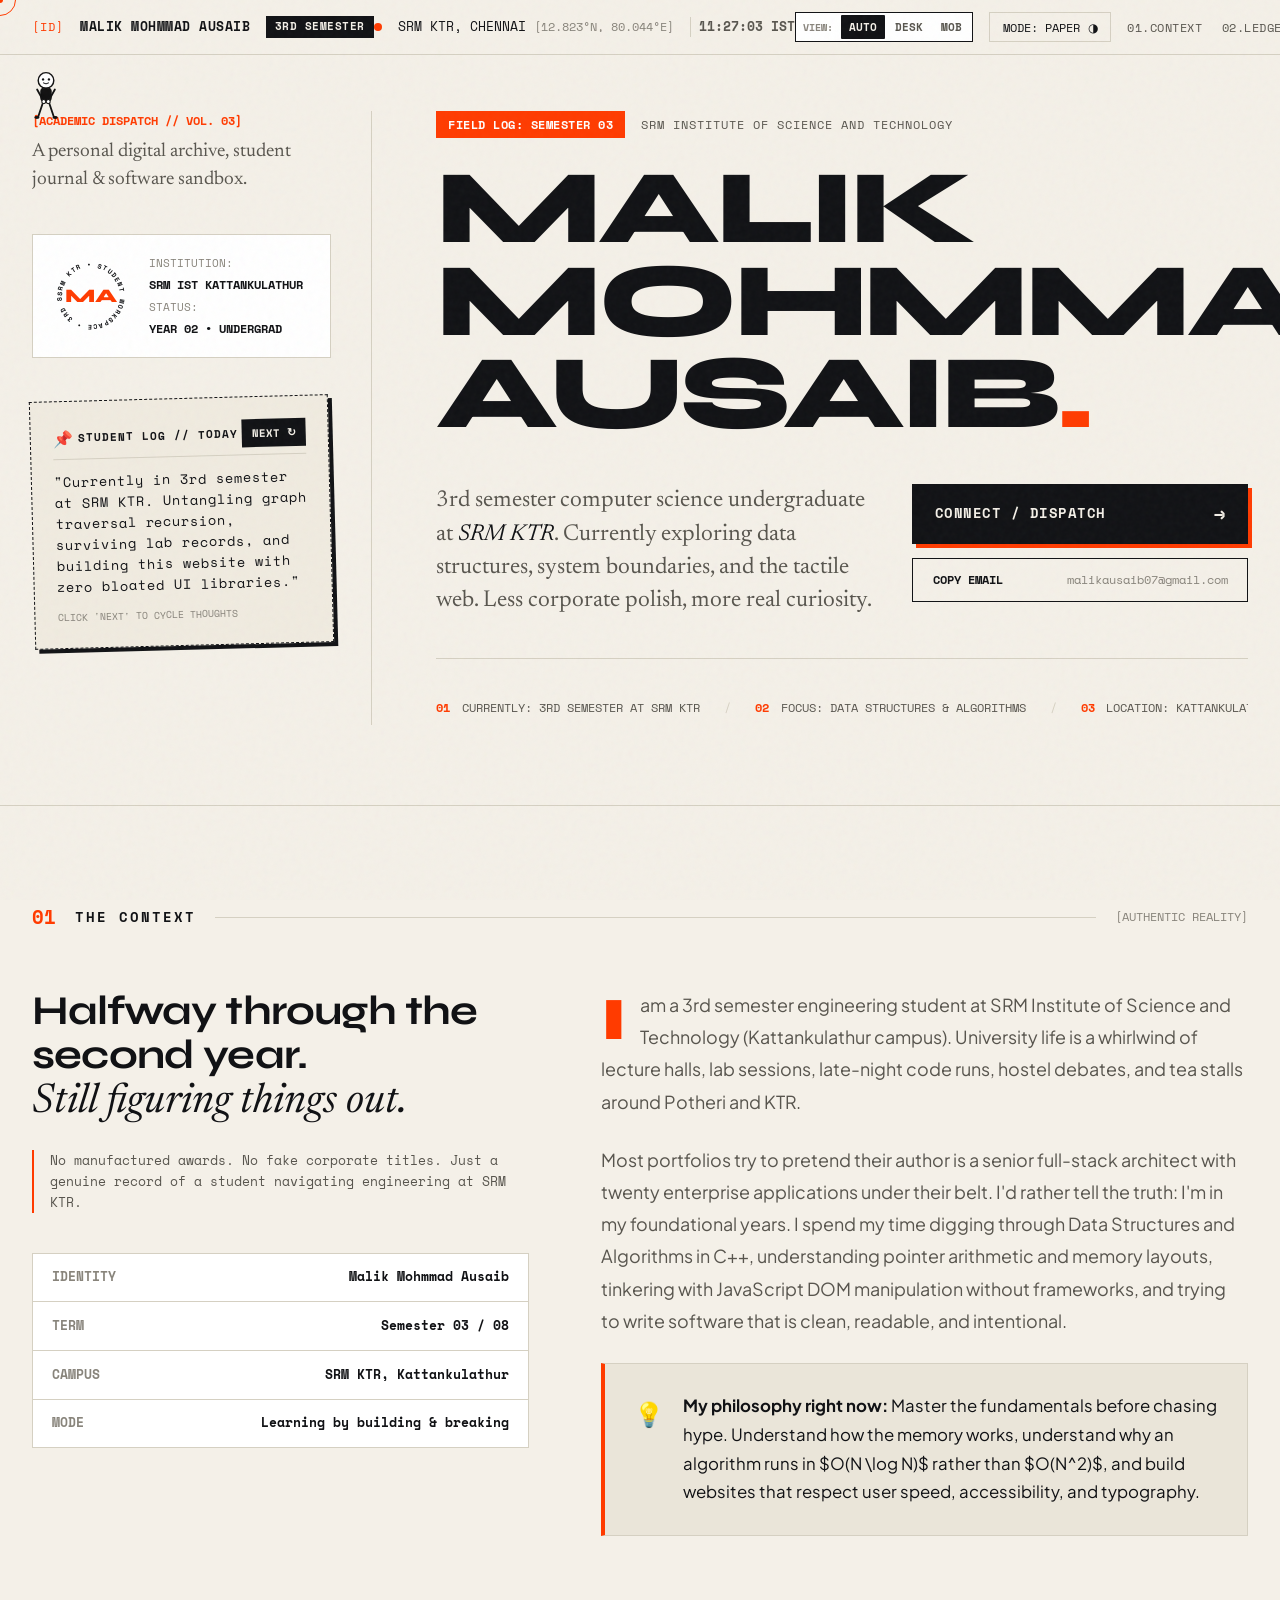
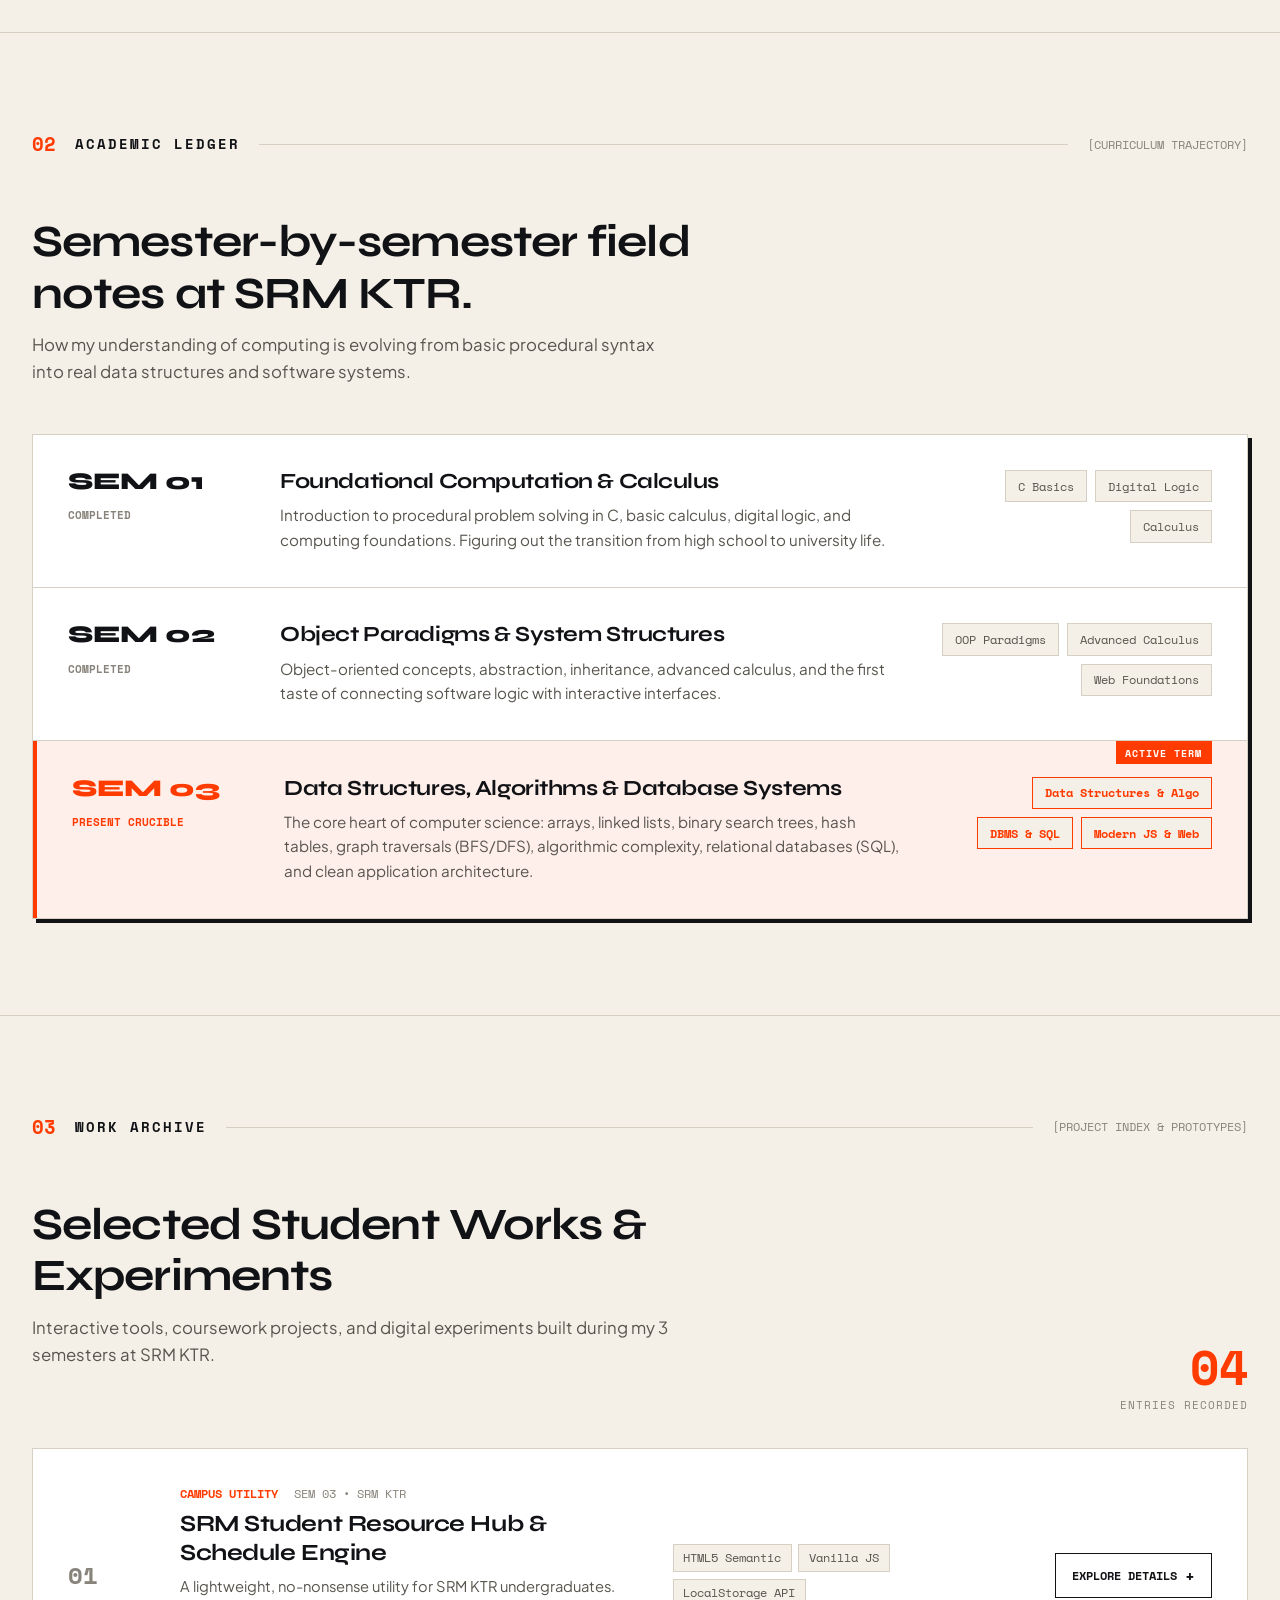
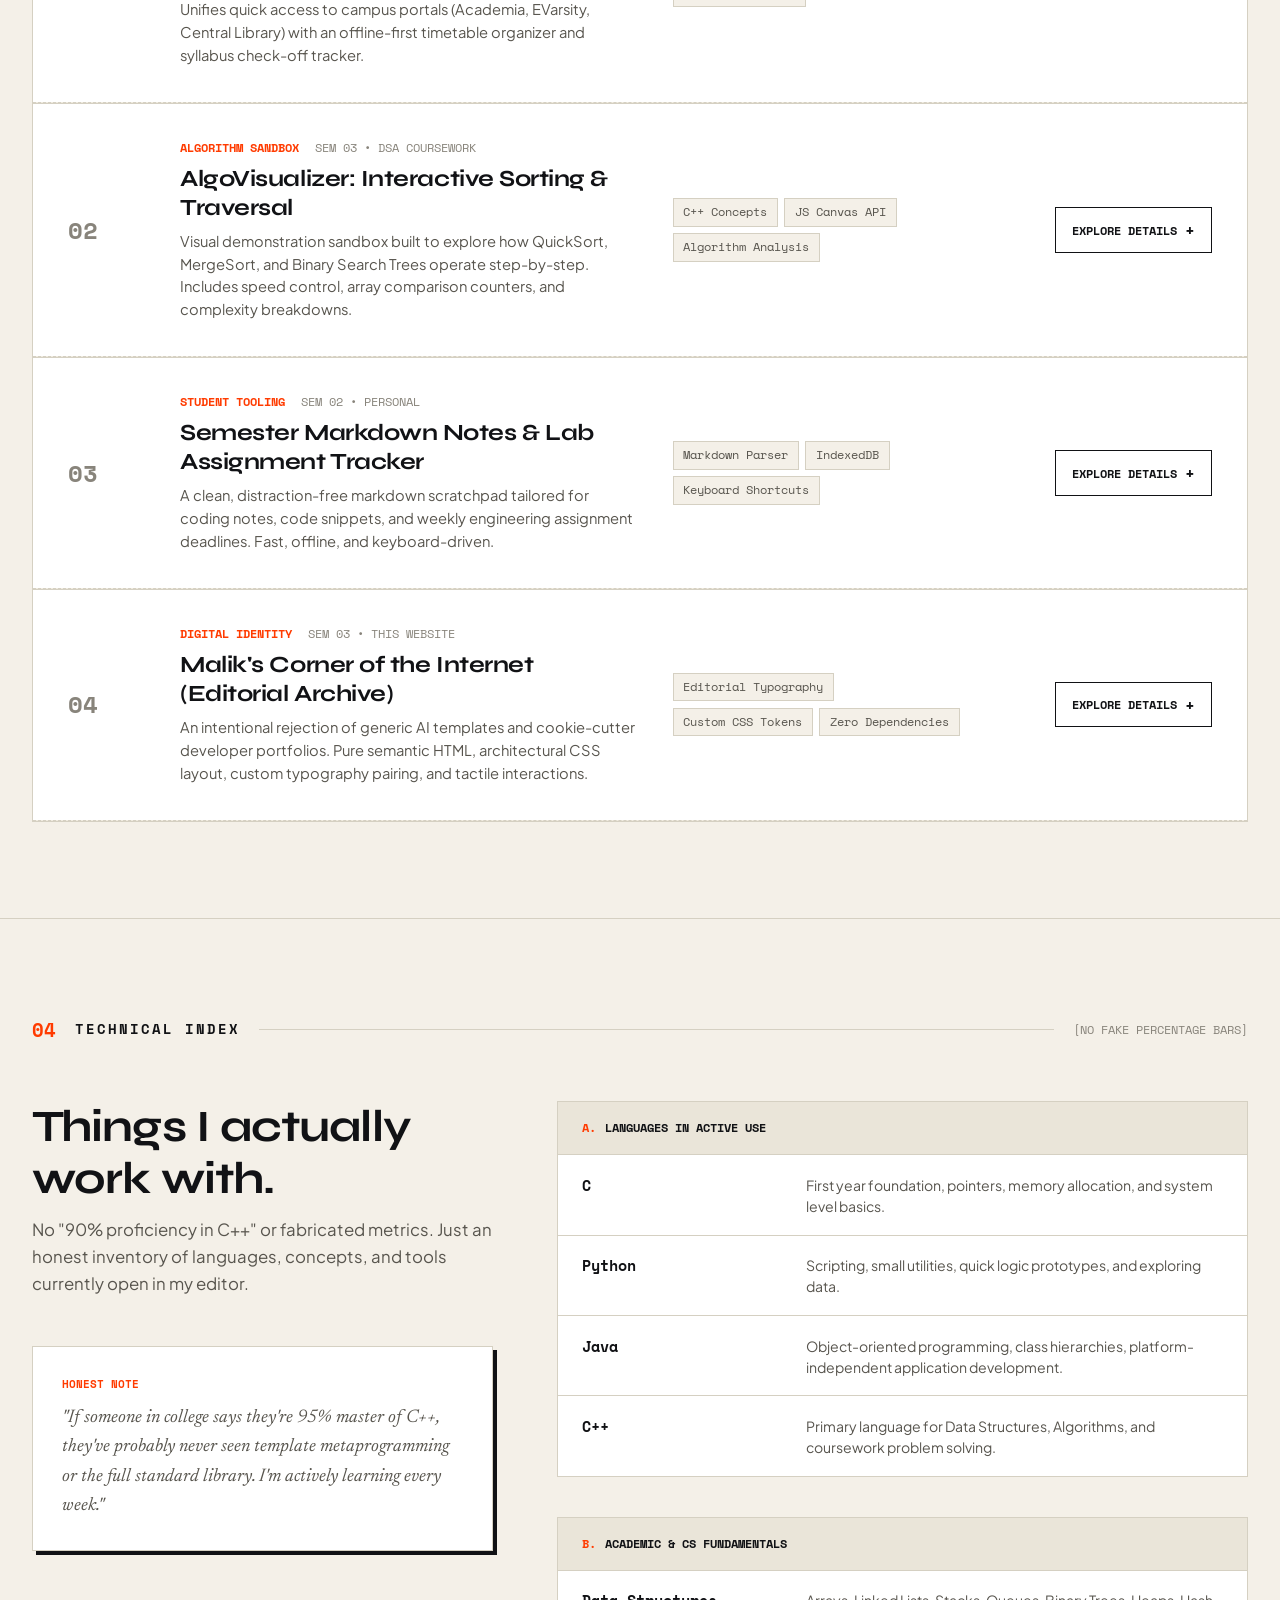
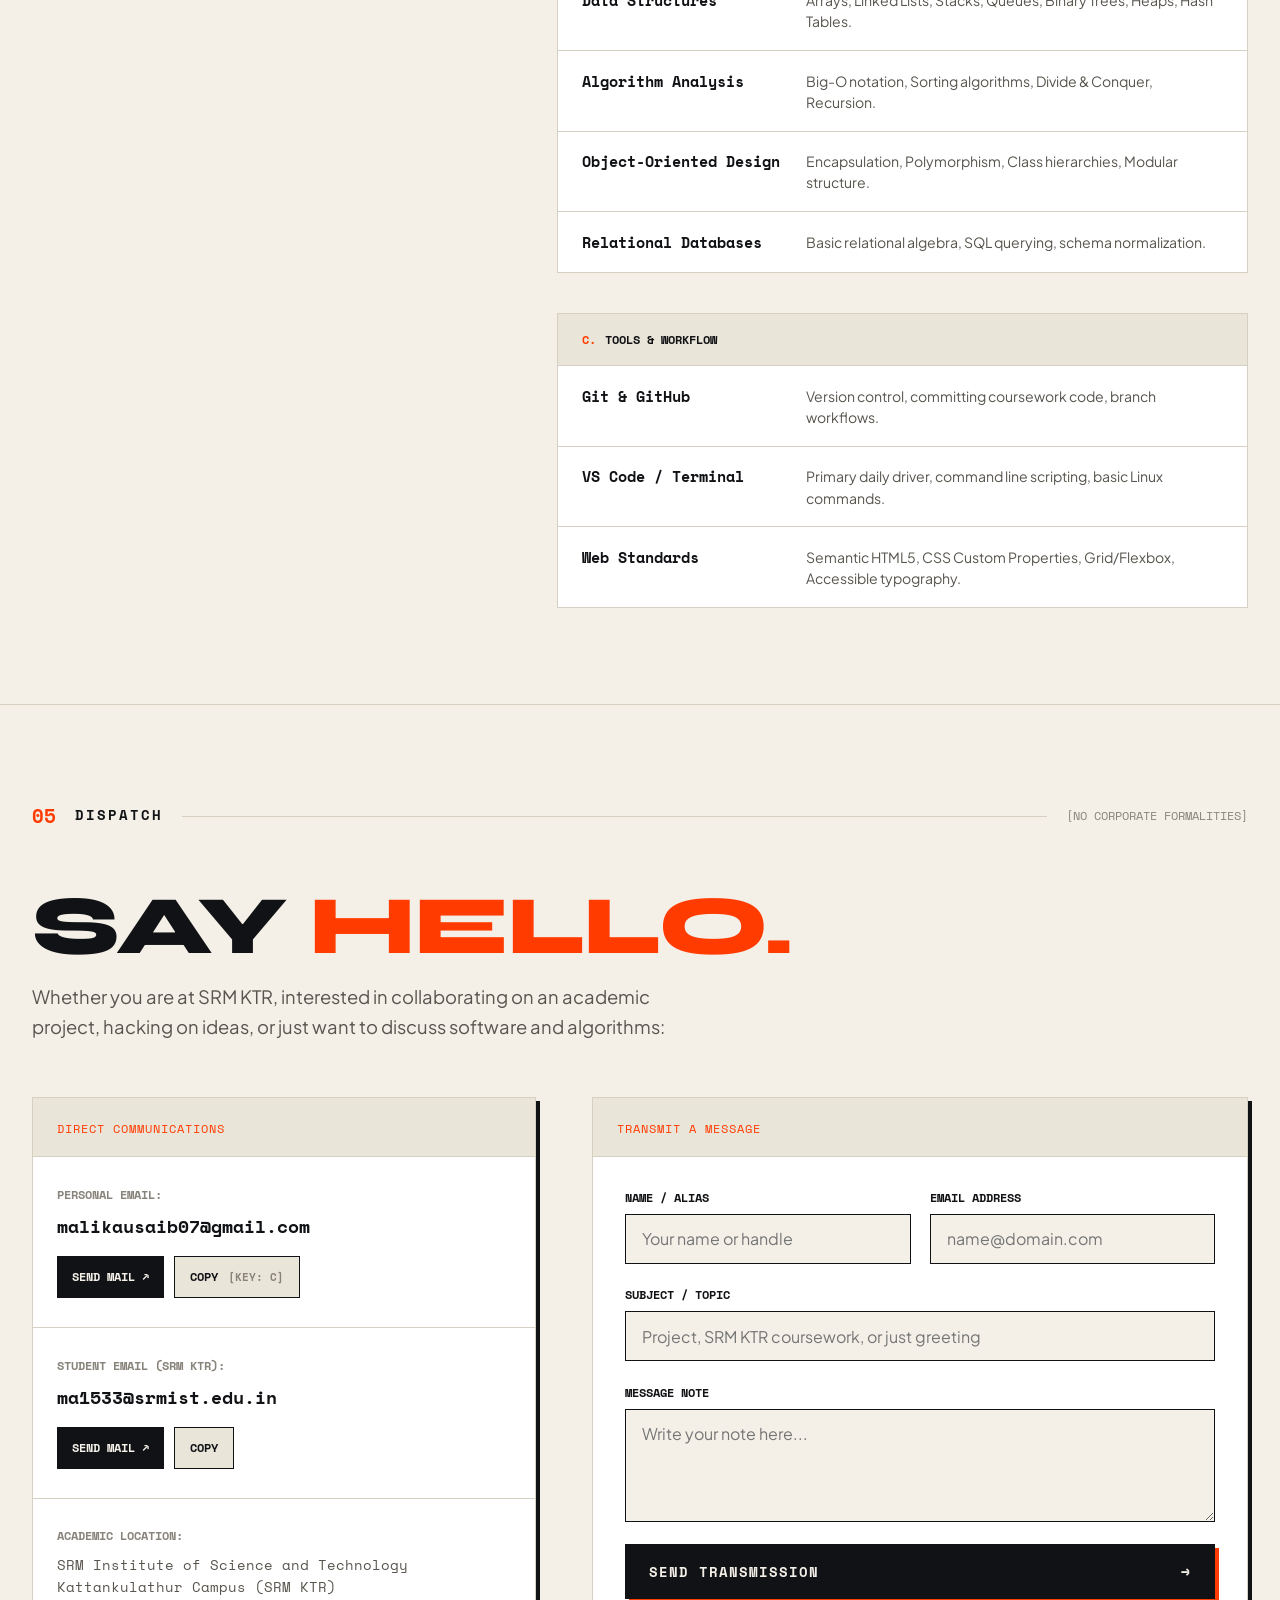
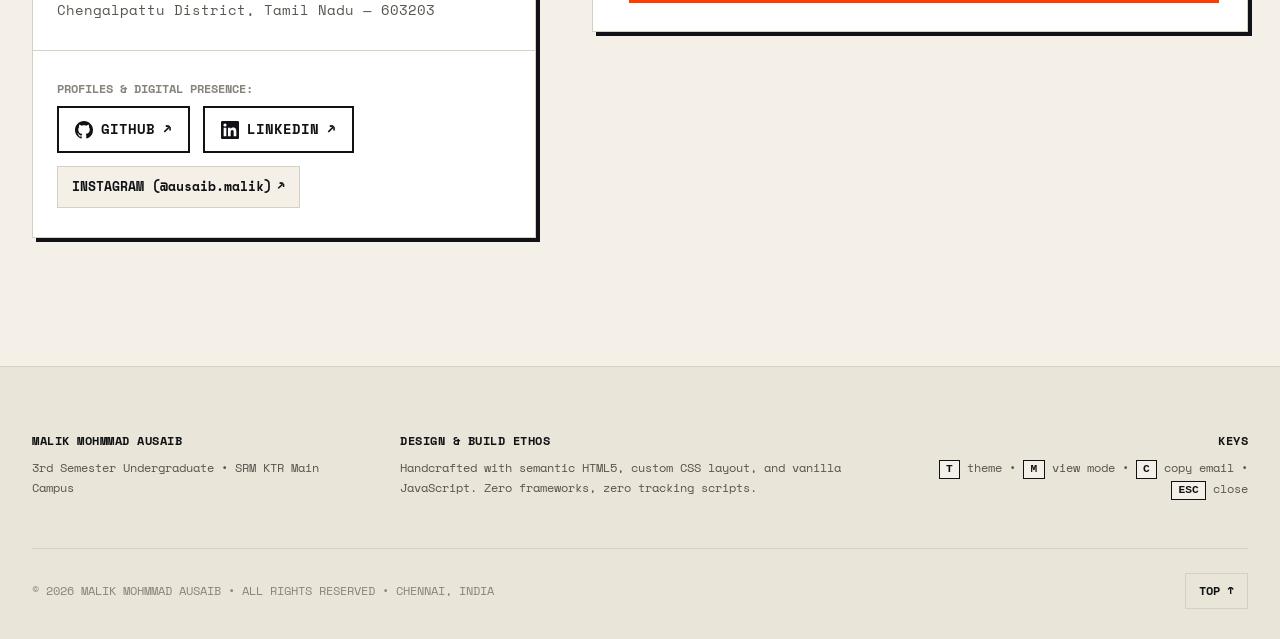
==== commit 6bc18b7b: "Add files via upload" ====
--- a/malik-ausaib-portfolio/index.html
+++ b/malik-ausaib-portfolio/index.html
@@ -186,7 +186,7 @@
 
   <main>
     <!-- Animated Scroll Character (Left Side) -->
-    <div class="scroll-character" id="scroll-character" aria-hidden="true">
+    <div class="scroll-character is-hanging" id="scroll-character" aria-hidden="true">
       <svg viewBox="0 0 60 100" fill="none" xmlns="http://www.w3.org/2000/svg" class="character-svg">
         <!-- Head -->
         <circle class="char-head" cx="30" cy="16" r="12" fill="#fff" stroke="#111" stroke-width="2.2"/>
--- a/malik-ausaib-portfolio/style.css
+++ b/malik-ausaib-portfolio/style.css
@@ -2003,27 +2003,35 @@
 /* Falling state — limbs flail */
 .scroll-character.is-falling .char-arm-l {
   animation: armFlailL 0.4s ease-in-out infinite alternate;
+  transform-origin: 22px 32px;
 }
 .scroll-character.is-falling .char-arm-r {
   animation: armFlailR 0.4s ease-in-out infinite alternate;
+  transform-origin: 38px 32px;
 }
 .scroll-character.is-falling .char-leg-l {
   animation: legFlailL 0.35s ease-in-out infinite alternate;
+  transform-origin: 26px 48px;
 }
 .scroll-character.is-falling .char-leg-r {
   animation: legFlailR 0.35s ease-in-out infinite alternate;
+  transform-origin: 34px 48px;
 }
 .scroll-character.is-falling .char-hand-l {
   animation: armFlailL 0.4s ease-in-out infinite alternate;
+  transform-origin: 22px 32px;
 }
 .scroll-character.is-falling .char-hand-r {
   animation: armFlailR 0.4s ease-in-out infinite alternate;
+  transform-origin: 38px 32px;
 }
 .scroll-character.is-falling .char-foot-l {
   animation: legFlailL 0.35s ease-in-out infinite alternate;
+  transform-origin: 26px 48px;
 }
 .scroll-character.is-falling .char-foot-r {
   animation: legFlailR 0.35s ease-in-out infinite alternate;
+  transform-origin: 34px 48px;
 }
 
 @keyframes armFlailL {
@@ -2047,34 +2055,42 @@
 .scroll-character.is-hanging .char-arm-l {
   animation: none;
   transform: rotate(-70deg) translateY(-6px);
+  transform-origin: 22px 32px;
   transition: transform 0.35s var(--ease-snappy);
 }
 .scroll-character.is-hanging .char-arm-r {
   animation: none;
   transform: rotate(70deg) translateY(-6px);
+  transform-origin: 38px 32px;
   transition: transform 0.35s var(--ease-snappy);
 }
 .scroll-character.is-hanging .char-hand-l {
   animation: none;
   transform: rotate(-70deg) translateY(-6px);
+  transform-origin: 22px 32px;
   transition: transform 0.35s var(--ease-snappy);
 }
 .scroll-character.is-hanging .char-hand-r {
   animation: none;
   transform: rotate(70deg) translateY(-6px);
+  transform-origin: 38px 32px;
   transition: transform 0.35s var(--ease-snappy);
 }
 .scroll-character.is-hanging .char-leg-l {
   animation: dangleL 1.8s ease-in-out infinite alternate;
+  transform-origin: 26px 48px;
 }
 .scroll-character.is-hanging .char-leg-r {
   animation: dangleR 1.8s ease-in-out infinite alternate;
+  transform-origin: 34px 48px;
 }
 .scroll-character.is-hanging .char-foot-l {
   animation: dangleL 1.8s ease-in-out infinite alternate;
+  transform-origin: 26px 48px;
 }
 .scroll-character.is-hanging .char-foot-r {
   animation: dangleR 1.8s ease-in-out infinite alternate;
+  transform-origin: 34px 48px;
 }
 
 /* Subtle body swing while hanging */
